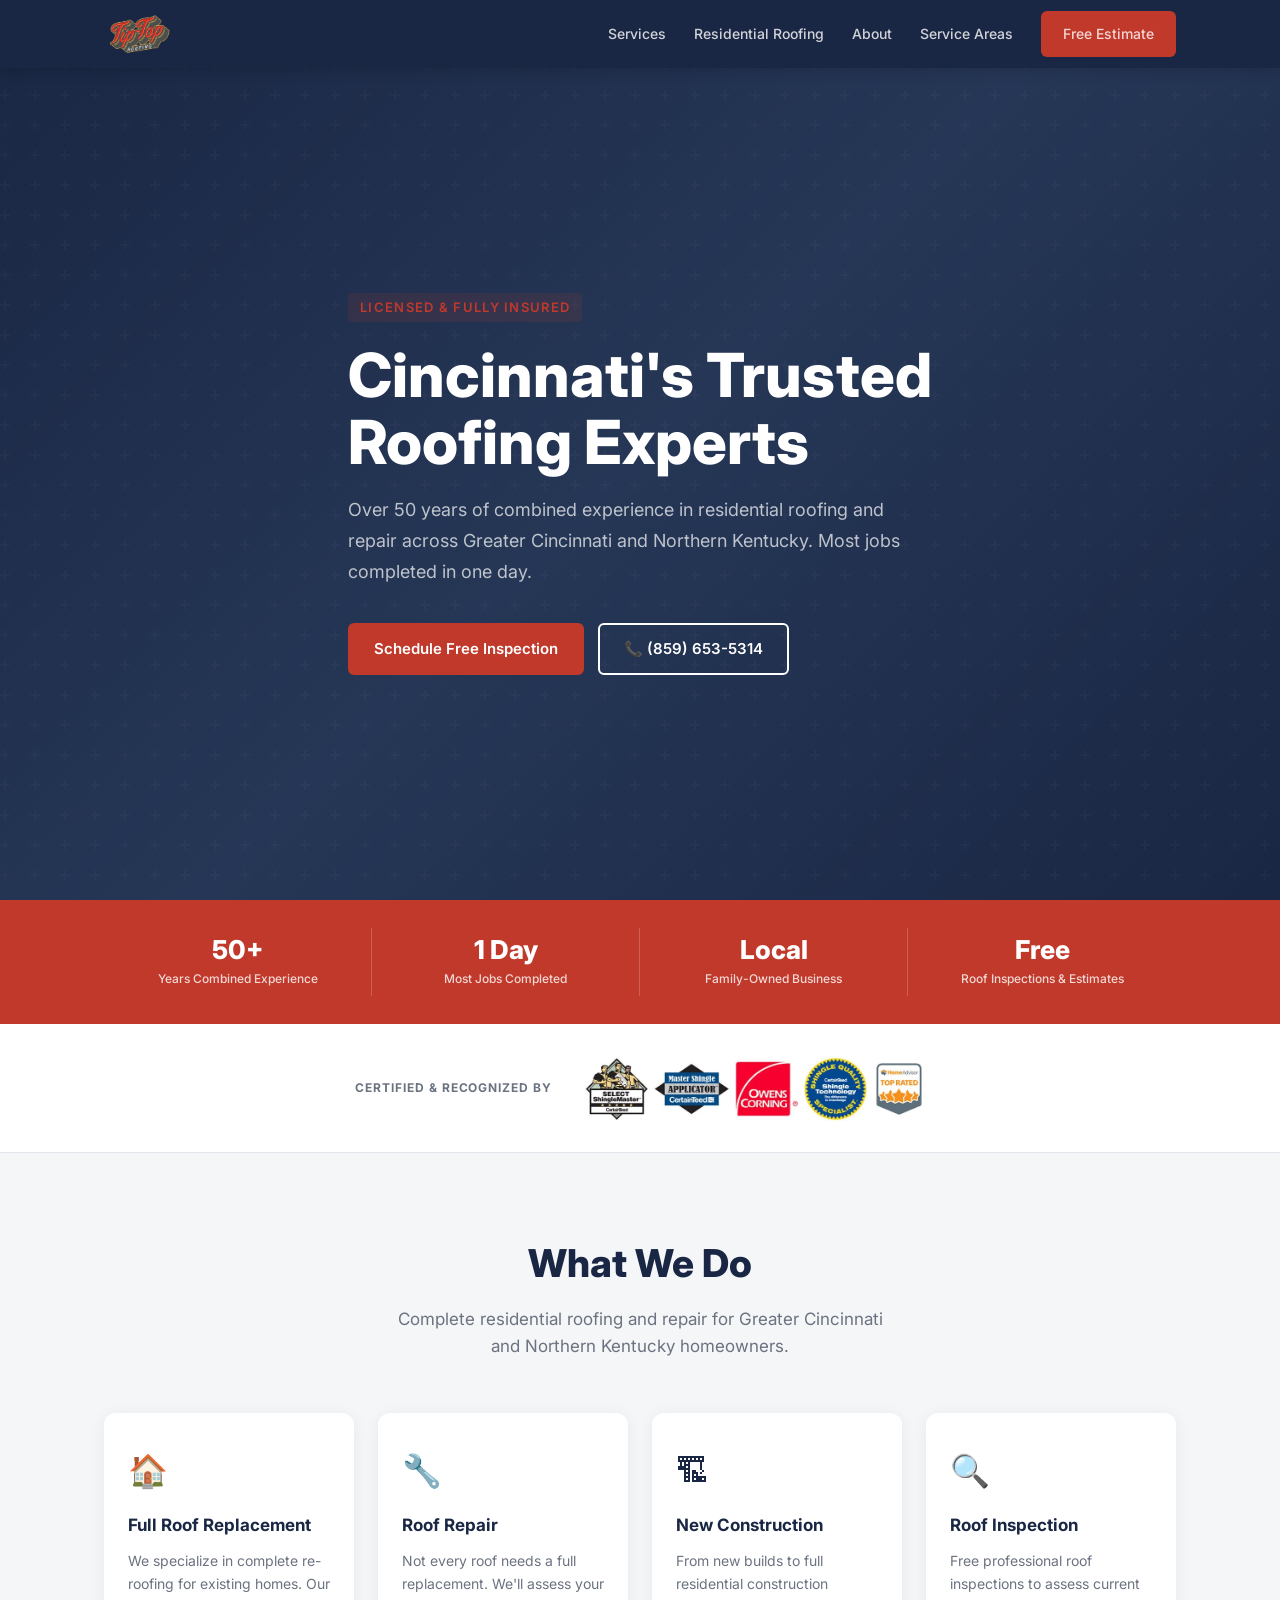
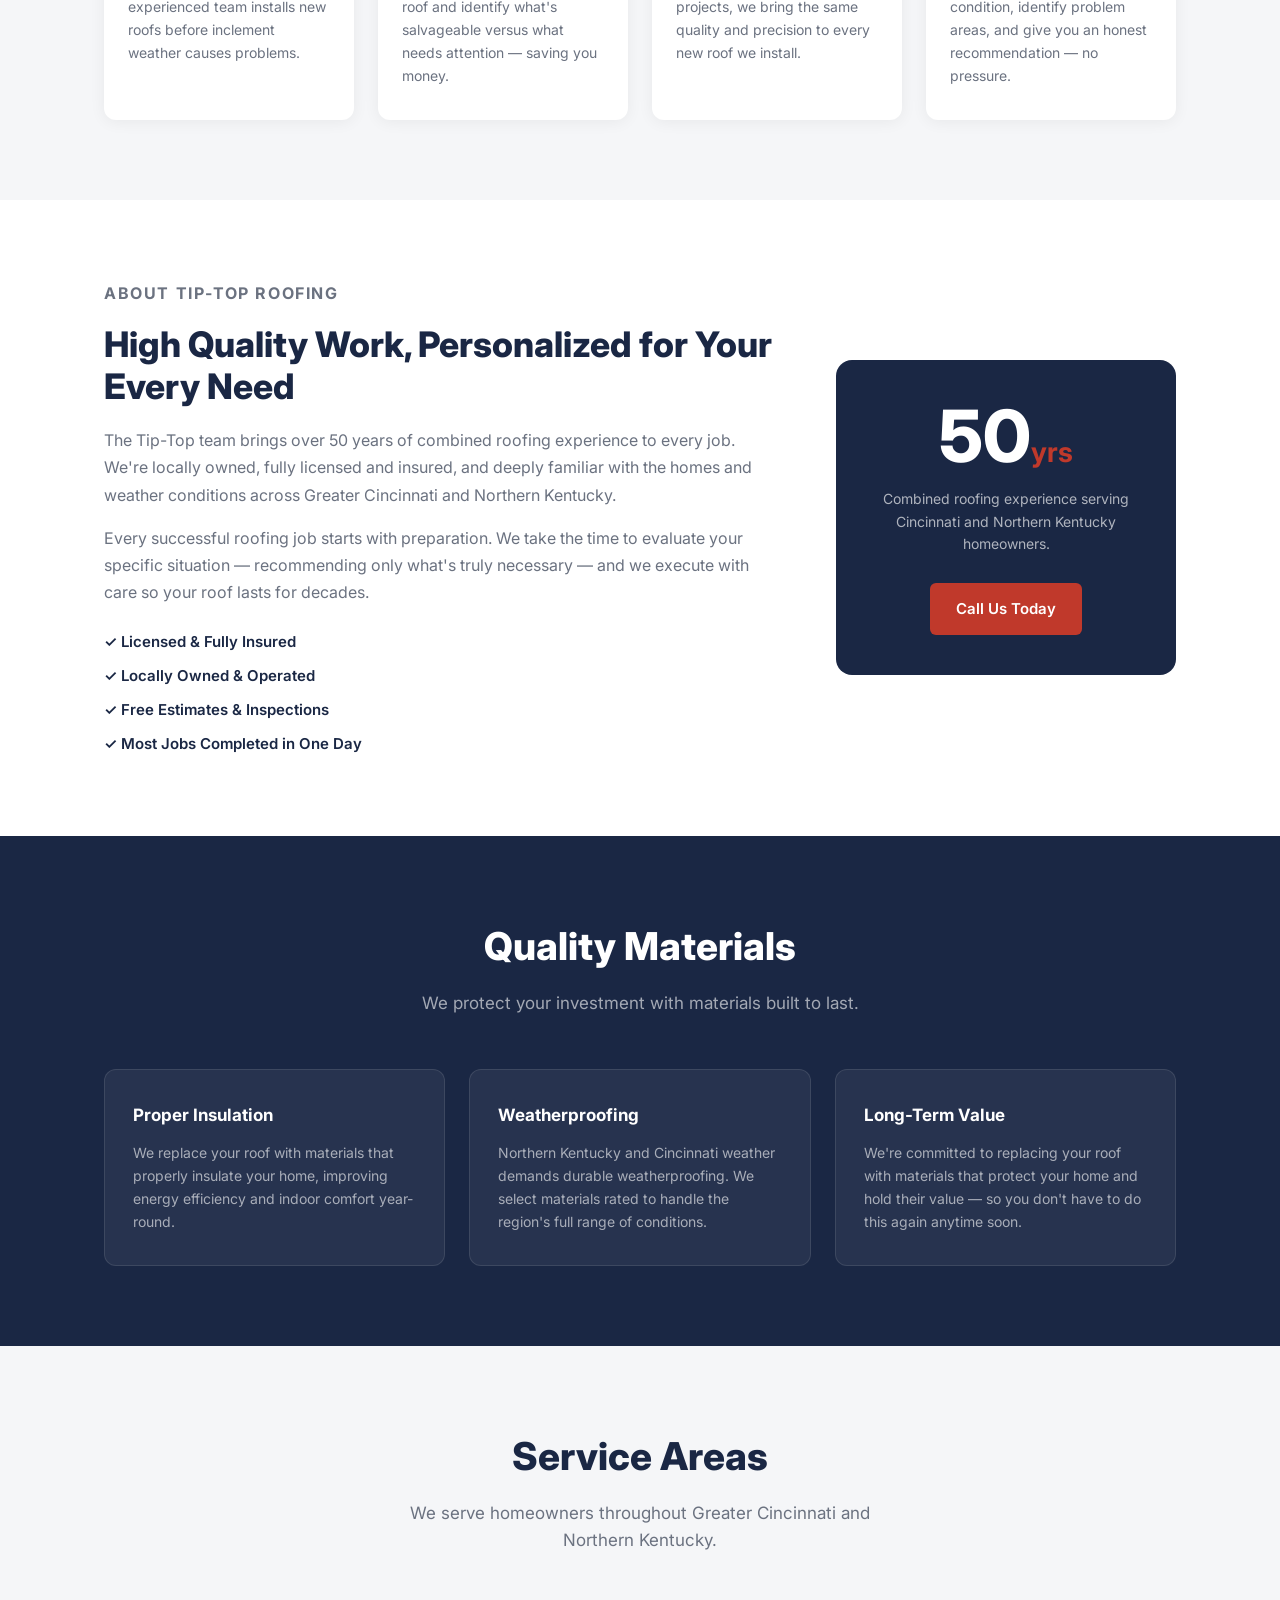
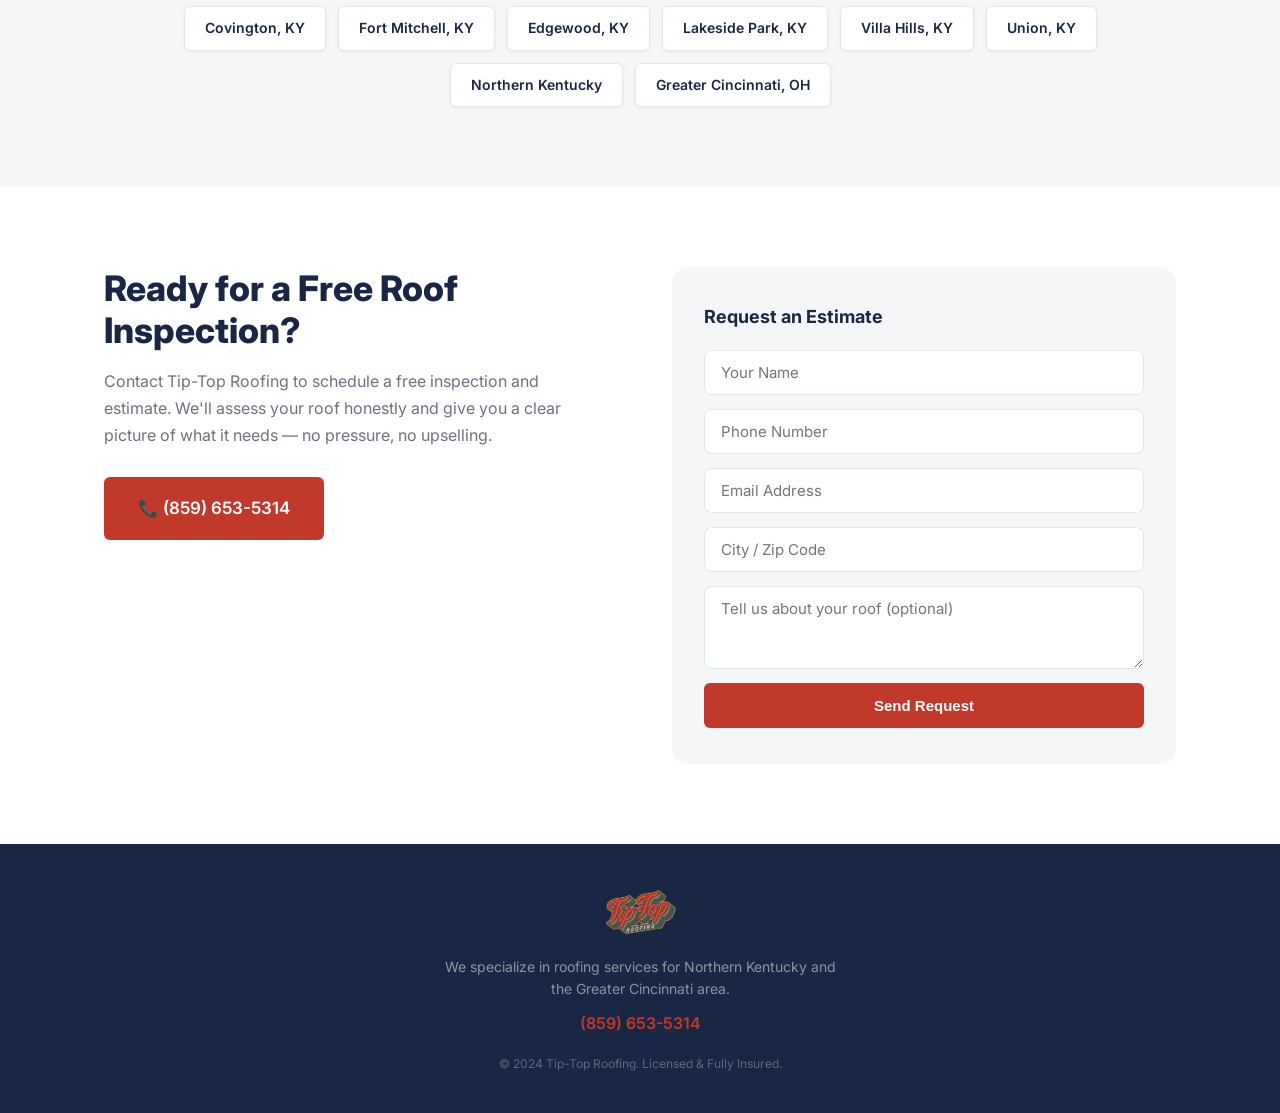
==== index.html @ 7cd94232 "Initial build of Tip-Top Roofing website - Main brochure page (index.html) with hero, services, abou" ====
<!DOCTYPE html>
<html lang="en">
<head>
  <meta charset="UTF-8" />
  <meta name="viewport" content="width=device-width, initial-scale=1.0" />
  <title>Tip-Top Roofing | Cincinnati & Northern Kentucky Roofers</title>
  <link rel="stylesheet" href="style.css" />
  <link rel="preconnect" href="https://fonts.googleapis.com" />
  <link href="https://fonts.googleapis.com/css2?family=Inter:wght@400;500;600;700;800&display=swap" rel="stylesheet" />
</head>
<body>

  <!-- HEADER -->
  <header class="site-header">
    <div class="container header-inner">
      <a href="index.html" class="logo">
        <img src="logo.webp" alt="Tip-Top Roofing" class="logo-img" />
      </a>
      <nav class="nav-main">
        <a href="#services">Services</a>
        <a href="residential-roofing.html">Residential Roofing</a>
        <a href="#about">About</a>
        <a href="#service-areas">Service Areas</a>
        <a href="#contact" class="btn btn-nav">Free Estimate</a>
      </nav>
      <button class="nav-toggle" aria-label="Toggle menu">&#9776;</button>
    </div>
  </header>

  <!-- MOBILE NAV -->
  <div class="mobile-nav" id="mobileNav">
    <a href="#services">Services</a>
    <a href="residential-roofing.html">Residential Roofing</a>
    <a href="#about">About</a>
    <a href="#service-areas">Service Areas</a>
    <a href="#contact">Free Estimate</a>
  </div>

  <!-- HERO -->
  <section class="hero">
    <div class="hero-overlay"></div>
    <div class="container hero-content">
      <p class="hero-eyebrow">Licensed &amp; Fully Insured</p>
      <h1>Cincinnati's Trusted<br />Roofing Experts</h1>
      <p class="hero-sub">Over 50 years of combined experience in residential roofing and repair across Greater Cincinnati and Northern Kentucky. Most jobs completed in one day.</p>
      <div class="hero-actions">
        <a href="#contact" class="btn btn-primary">Schedule Free Inspection</a>
        <a href="tel:8596535314" class="btn btn-outline">&#128222; (859) 653-5314</a>
      </div>
    </div>
  </section>

  <!-- TRUST BAR -->
  <section class="trust-bar">
    <div class="container trust-grid">
      <div class="trust-item">
        <span class="trust-num">50+</span>
        <span class="trust-label">Years Combined Experience</span>
      </div>
      <div class="trust-item">
        <span class="trust-num">1 Day</span>
        <span class="trust-label">Most Jobs Completed</span>
      </div>
      <div class="trust-item">
        <span class="trust-num">Local</span>
        <span class="trust-label">Family-Owned Business</span>
      </div>
      <div class="trust-item">
        <span class="trust-num">Free</span>
        <span class="trust-label">Roof Inspections &amp; Estimates</span>
      </div>
    </div>
  </section>

  <!-- BADGES -->
  <section class="badges-bar">
    <div class="container badges-inner">
      <p class="badges-label">Certified &amp; Recognized By</p>
      <img src="badges.jpg" alt="CertainTeed SELECT ShingleMaster, Master Shingle Applicator, Owens Corning, Shingle Quality Specialist, HomeAdvisor Top Rated" class="badges-img" />
    </div>
  </section>

  <!-- SERVICES -->
  <section class="services section" id="services">
    <div class="container">
      <div class="section-header">
        <h2>What We Do</h2>
        <p>Complete residential roofing and repair for Greater Cincinnati and Northern Kentucky homeowners.</p>
      </div>
      <div class="services-grid">
        <div class="service-card">
          <div class="service-icon">&#127968;</div>
          <h3>Full Roof Replacement</h3>
          <p>We specialize in complete re-roofing for existing homes. Our experienced team installs new roofs before inclement weather causes problems.</p>
        </div>
        <div class="service-card">
          <div class="service-icon">&#128295;</div>
          <h3>Roof Repair</h3>
          <p>Not every roof needs a full replacement. We'll assess your roof and identify what's salvageable versus what needs attention — saving you money.</p>
        </div>
        <div class="service-card">
          <div class="service-icon">&#127959;</div>
          <h3>New Construction</h3>
          <p>From new builds to full residential construction projects, we bring the same quality and precision to every new roof we install.</p>
        </div>
        <div class="service-card">
          <div class="service-icon">&#128269;</div>
          <h3>Roof Inspection</h3>
          <p>Free professional roof inspections to assess current condition, identify problem areas, and give you an honest recommendation — no pressure.</p>
        </div>
      </div>
    </div>
  </section>

  <!-- ABOUT -->
  <section class="about section" id="about">
    <div class="container about-inner">
      <div class="about-text">
        <p class="section-eyebrow">About Tip-Top Roofing</p>
        <h2>High Quality Work, Personalized for Your Every Need</h2>
        <p>The Tip-Top team brings over 50 years of combined roofing experience to every job. We're locally owned, fully licensed and insured, and deeply familiar with the homes and weather conditions across Greater Cincinnati and Northern Kentucky.</p>
        <p>Every successful roofing job starts with preparation. We take the time to evaluate your specific situation — recommending only what's truly necessary — and we execute with care so your roof lasts for decades.</p>
        <ul class="about-list">
          <li>&#10003; Licensed &amp; Fully Insured</li>
          <li>&#10003; Locally Owned &amp; Operated</li>
          <li>&#10003; Free Estimates &amp; Inspections</li>
          <li>&#10003; Most Jobs Completed in One Day</li>
        </ul>
      </div>
      <div class="about-callout">
        <p class="callout-stat">50<span>yrs</span></p>
        <p class="callout-desc">Combined roofing experience serving Cincinnati and Northern Kentucky homeowners.</p>
        <a href="tel:8596535314" class="btn btn-primary">Call Us Today</a>
      </div>
    </div>
  </section>

  <!-- QUALITY MATERIALS -->
  <section class="materials section" id="materials">
    <div class="container">
      <div class="section-header">
        <h2>Quality Materials</h2>
        <p>We protect your investment with materials built to last.</p>
      </div>
      <div class="materials-grid">
        <div class="material-card">
          <h3>Proper Insulation</h3>
          <p>We replace your roof with materials that properly insulate your home, improving energy efficiency and indoor comfort year-round.</p>
        </div>
        <div class="material-card">
          <h3>Weatherproofing</h3>
          <p>Northern Kentucky and Cincinnati weather demands durable weatherproofing. We select materials rated to handle the region's full range of conditions.</p>
        </div>
        <div class="material-card">
          <h3>Long-Term Value</h3>
          <p>We're committed to replacing your roof with materials that protect your home and hold their value — so you don't have to do this again anytime soon.</p>
        </div>
      </div>
    </div>
  </section>

  <!-- SERVICE AREAS -->
  <section class="service-areas section" id="service-areas">
    <div class="container">
      <div class="section-header">
        <h2>Service Areas</h2>
        <p>We serve homeowners throughout Greater Cincinnati and Northern Kentucky.</p>
      </div>
      <div class="areas-grid">
        <span>Covington, KY</span>
        <span>Fort Mitchell, KY</span>
        <span>Edgewood, KY</span>
        <span>Lakeside Park, KY</span>
        <span>Villa Hills, KY</span>
        <span>Union, KY</span>
        <span>Northern Kentucky</span>
        <span>Greater Cincinnati, OH</span>
      </div>
    </div>
  </section>

  <!-- CONTACT / CTA -->
  <section class="contact section" id="contact">
    <div class="container contact-inner">
      <div class="contact-text">
        <h2>Ready for a Free Roof Inspection?</h2>
        <p>Contact Tip-Top Roofing to schedule a free inspection and estimate. We'll assess your roof honestly and give you a clear picture of what it needs — no pressure, no upselling.</p>
        <a href="tel:8596535314" class="btn btn-primary btn-lg">&#128222; (859) 653-5314</a>
      </div>
      <form class="contact-form" id="contactForm">
        <h3>Request an Estimate</h3>
        <input type="text" placeholder="Your Name" required />
        <input type="tel" placeholder="Phone Number" required />
        <input type="email" placeholder="Email Address" />
        <input type="text" placeholder="City / Zip Code" />
        <textarea placeholder="Tell us about your roof (optional)" rows="3"></textarea>
        <button type="submit" class="btn btn-primary">Send Request</button>
      </form>
    </div>
  </section>

  <!-- FOOTER -->
  <footer class="site-footer">
    <div class="container footer-inner">
      <div class="footer-brand">
        <img src="logo.webp" alt="Tip-Top Roofing" class="footer-logo" />
      </div>
      <p class="footer-copy">We specialize in roofing services for Northern Kentucky and the Greater Cincinnati area.</p>
      <p class="footer-phone"><a href="tel:8596535314">(859) 653-5314</a></p>
      <p class="footer-legal">&copy; 2024 Tip-Top Roofing. Licensed &amp; Fully Insured.</p>
    </div>
  </footer>

  <script src="script.js"></script>
</body>
</html>
---- style.css ----
*, *::before, *::after { box-sizing: border-box; margin: 0; padding: 0; }

:root {
  --red: #c0392b;
  --red-dark: #a93226;
  --navy: #1a2744;
  --navy-light: #243354;
  --gray-bg: #f5f6f8;
  --gray-mid: #e2e6ec;
  --gray-text: #6b7280;
  --white: #ffffff;
  --font: 'Inter', system-ui, sans-serif;
}

html { scroll-behavior: smooth; }

body {
  font-family: var(--font);
  color: var(--navy);
  line-height: 1.6;
  font-size: 16px;
}

.container {
  max-width: 1120px;
  margin: 0 auto;
  padding: 0 24px;
}

/* BUTTONS */
.btn {
  display: inline-block;
  padding: 12px 24px;
  border-radius: 6px;
  font-weight: 600;
  font-size: 15px;
  text-decoration: none;
  transition: all 0.2s;
  cursor: pointer;
  border: 2px solid transparent;
}
.btn-primary {
  background: var(--red);
  color: var(--white);
}
.btn-primary:hover { background: var(--red-dark); }
.btn-outline {
  border-color: var(--white);
  color: var(--white);
  background: transparent;
}
.btn-outline:hover { background: rgba(255,255,255,0.1); }
.btn-nav {
  background: var(--red);
  color: var(--white);
  padding: 10px 20px;
  font-size: 14px;
}
.btn-nav:hover { background: var(--red-dark); }
.btn-lg { padding: 16px 32px; font-size: 17px; }

/* HEADER */
.site-header {
  position: fixed;
  top: 0; left: 0; right: 0;
  z-index: 100;
  background: var(--navy);
  box-shadow: 0 2px 12px rgba(0,0,0,0.18);
}
.header-inner {
  display: flex;
  align-items: center;
  justify-content: space-between;
  height: 68px;
}
.logo {
  display: flex;
  align-items: center;
  gap: 12px;
  text-decoration: none;
}
.logo-mark {
  background: var(--red);
  color: var(--white);
  font-weight: 800;
  font-size: 15px;
  width: 40px;
  height: 40px;
  border-radius: 8px;
  display: flex;
  align-items: center;
  justify-content: center;
  flex-shrink: 0;
}
.logo-mark.small { width: 32px; height: 32px; font-size: 13px; }
.logo-img {
  height: 48px;
  width: auto;
  display: block;
}
.footer-logo {
  height: 56px;
  width: auto;
  display: block;
}
.nav-main {
  display: flex;
  align-items: center;
  gap: 28px;
}
.nav-main a {
  text-decoration: none;
  color: rgba(255,255,255,0.8);
  font-size: 14px;
  font-weight: 500;
  transition: color 0.2s;
}
.nav-main a:hover { color: var(--white); }
.nav-toggle {
  display: none;
  background: none;
  border: none;
  color: var(--white);
  font-size: 22px;
  cursor: pointer;
}

/* MOBILE NAV */
.mobile-nav {
  display: none;
  flex-direction: column;
  background: var(--navy-light);
  position: fixed;
  top: 68px; left: 0; right: 0;
  z-index: 99;
  padding: 16px 24px;
  gap: 4px;
}
.mobile-nav.open { display: flex; }
.mobile-nav a {
  text-decoration: none;
  color: rgba(255,255,255,0.85);
  font-size: 15px;
  font-weight: 500;
  padding: 10px 0;
  border-bottom: 1px solid rgba(255,255,255,0.08);
}
.mobile-nav a:last-child { border-bottom: none; }

/* BADGES BAR */
.badges-bar {
  background: var(--white);
  border-bottom: 1px solid var(--gray-mid);
  padding: 28px 0;
}
.badges-inner {
  display: flex;
  align-items: center;
  gap: 32px;
  justify-content: center;
  flex-wrap: wrap;
}
.badges-label {
  font-size: 12px;
  font-weight: 700;
  letter-spacing: 0.08em;
  text-transform: uppercase;
  color: var(--gray-text);
  white-space: nowrap;
}
.badges-img {
  max-height: 72px;
  width: auto;
  max-width: 100%;
  object-fit: contain;
}

/* HERO */
.hero {
  min-height: 100vh;
  background: linear-gradient(135deg, #1a2744 0%, #2c3e5e 50%, #1a2744 100%);
  display: flex;
  align-items: center;
  position: relative;
  padding-top: 68px;
}
.hero::before {
  content: '';
  position: absolute;
  inset: 0;
  background: url("data:image/svg+xml,%3Csvg width='60' height='60' viewBox='0 0 60 60' xmlns='http://www.w3.org/2000/svg'%3E%3Cg fill='none' fill-rule='evenodd'%3E%3Cg fill='%23ffffff' fill-opacity='0.03'%3E%3Cpath d='M36 34v-4h-2v4h-4v2h4v4h2v-4h4v-2h-4zm0-30V0h-2v4h-4v2h4v4h2V6h4V4h-4zM6 34v-4H4v4H0v2h4v4h2v-4h4v-2H6zM6 4V0H4v4H0v2h4v4h2V6h4V4H6z'/%3E%3C/g%3E%3C/g%3E%3C/svg%3E");
}
.hero-overlay {
  position: absolute;
  inset: 0;
  background: rgba(26, 39, 68, 0.3);
}
.hero-content {
  position: relative;
  z-index: 1;
  padding: 80px 24px;
}
.hero-eyebrow {
  font-size: 13px;
  font-weight: 600;
  letter-spacing: 0.1em;
  text-transform: uppercase;
  color: var(--red);
  background: rgba(192,57,43,0.12);
  display: inline-block;
  padding: 4px 12px;
  border-radius: 4px;
  margin-bottom: 20px;
}
.hero-content h1 {
  font-size: clamp(2.4rem, 5vw, 3.8rem);
  font-weight: 800;
  line-height: 1.1;
  color: var(--white);
  margin-bottom: 20px;
}
.hero-sub {
  font-size: 18px;
  color: rgba(255,255,255,0.7);
  max-width: 560px;
  margin-bottom: 36px;
  line-height: 1.7;
}
.hero-actions {
  display: flex;
  gap: 14px;
  flex-wrap: wrap;
}

/* TRUST BAR */
.trust-bar {
  background: var(--red);
  padding: 28px 0;
}
.trust-grid {
  display: grid;
  grid-template-columns: repeat(4, 1fr);
  gap: 0;
  text-align: center;
}
.trust-item {
  display: flex;
  flex-direction: column;
  align-items: center;
  padding: 8px 16px;
  border-right: 1px solid rgba(255,255,255,0.2);
}
.trust-item:last-child { border-right: none; }
.trust-num {
  font-size: 26px;
  font-weight: 800;
  color: var(--white);
  line-height: 1.1;
}
.trust-label {
  font-size: 12px;
  color: rgba(255,255,255,0.8);
  font-weight: 500;
  margin-top: 4px;
}

/* SECTIONS */
.section { padding: 80px 0; }
.section-header {
  text-align: center;
  margin-bottom: 52px;
}
.section-header h2 {
  font-size: clamp(1.8rem, 3vw, 2.4rem);
  font-weight: 800;
  margin-bottom: 12px;
}
.section-header p {
  font-size: 17px;
  color: var(--gray-text);
  max-width: 500px;
  margin: 0 auto;
}
.section-eyebrow {
  font-size: 12px;
  font-weight: 700;
  letter-spacing: 0.1em;
  text-transform: uppercase;
  color: var(--red);
  margin-bottom: 12px;
  display: block;
}

/* SERVICES */
.services { background: var(--gray-bg); }
.services-grid {
  display: grid;
  grid-template-columns: repeat(4, 1fr);
  gap: 24px;
}
.service-card {
  background: var(--white);
  border-radius: 12px;
  padding: 32px 24px;
  box-shadow: 0 2px 16px rgba(0,0,0,0.06);
  transition: transform 0.2s, box-shadow 0.2s;
}
.service-card:hover {
  transform: translateY(-4px);
  box-shadow: 0 8px 28px rgba(0,0,0,0.1);
}
.service-icon {
  font-size: 32px;
  margin-bottom: 16px;
}
.service-card h3 {
  font-size: 17px;
  font-weight: 700;
  margin-bottom: 10px;
}
.service-card p {
  font-size: 14px;
  color: var(--gray-text);
  line-height: 1.65;
}

/* ABOUT */
.about { background: var(--white); }
.about-inner {
  display: grid;
  grid-template-columns: 1fr 340px;
  gap: 64px;
  align-items: center;
}
.about-text h2 {
  font-size: clamp(1.7rem, 2.8vw, 2.2rem);
  font-weight: 800;
  margin-bottom: 20px;
  line-height: 1.2;
}
.about-text p {
  color: var(--gray-text);
  margin-bottom: 16px;
  font-size: 16px;
  line-height: 1.7;
}
.about-list {
  list-style: none;
  margin-top: 24px;
  display: flex;
  flex-direction: column;
  gap: 10px;
}
.about-list li {
  font-weight: 600;
  font-size: 15px;
  color: var(--navy);
}
.about-callout {
  background: var(--navy);
  border-radius: 16px;
  padding: 40px 32px;
  text-align: center;
}
.callout-stat {
  font-size: 72px;
  font-weight: 800;
  color: var(--white);
  line-height: 1;
}
.callout-stat span {
  font-size: 28px;
  color: var(--red);
  font-weight: 700;
}
.callout-desc {
  color: rgba(255,255,255,0.65);
  font-size: 14px;
  margin: 16px 0 28px;
  line-height: 1.6;
}

/* MATERIALS */
.materials { background: var(--navy); }
.materials .section-header h2 { color: var(--white); }
.materials .section-header p { color: rgba(255,255,255,0.6); }
.materials-grid {
  display: grid;
  grid-template-columns: repeat(3, 1fr);
  gap: 24px;
}
.material-card {
  background: rgba(255,255,255,0.06);
  border: 1px solid rgba(255,255,255,0.1);
  border-radius: 12px;
  padding: 32px 28px;
  transition: background 0.2s;
}
.material-card:hover { background: rgba(255,255,255,0.1); }
.material-card h3 {
  font-size: 17px;
  font-weight: 700;
  color: var(--white);
  margin-bottom: 12px;
}
.material-card p {
  font-size: 14px;
  color: rgba(255,255,255,0.6);
  line-height: 1.65;
}

/* SERVICE AREAS */
.service-areas { background: var(--gray-bg); }
.areas-grid {
  display: flex;
  flex-wrap: wrap;
  gap: 12px;
  justify-content: center;
}
.areas-grid span {
  background: var(--white);
  border: 1px solid var(--gray-mid);
  border-radius: 6px;
  padding: 10px 20px;
  font-size: 14px;
  font-weight: 600;
  color: var(--navy);
  box-shadow: 0 1px 4px rgba(0,0,0,0.05);
}

/* CONTACT */
.contact { background: var(--white); }
.contact-inner {
  display: grid;
  grid-template-columns: 1fr 1fr;
  gap: 64px;
  align-items: start;
}
.contact-text h2 {
  font-size: clamp(1.7rem, 2.8vw, 2.2rem);
  font-weight: 800;
  margin-bottom: 16px;
  line-height: 1.2;
}
.contact-text p {
  color: var(--gray-text);
  margin-bottom: 28px;
  font-size: 16px;
  line-height: 1.7;
}
.contact-form {
  background: var(--gray-bg);
  border-radius: 16px;
  padding: 36px 32px;
  display: flex;
  flex-direction: column;
  gap: 14px;
}
.contact-form h3 {
  font-size: 18px;
  font-weight: 700;
  margin-bottom: 4px;
}
.contact-form input,
.contact-form textarea {
  width: 100%;
  padding: 12px 16px;
  border: 1.5px solid var(--gray-mid);
  border-radius: 8px;
  font-family: var(--font);
  font-size: 15px;
  color: var(--navy);
  background: var(--white);
  transition: border-color 0.2s;
  outline: none;
}
.contact-form input:focus,
.contact-form textarea:focus { border-color: var(--red); }
.contact-form textarea { resize: vertical; }
.contact-form .btn { width: 100%; text-align: center; }

/* FOOTER */
.site-footer {
  background: var(--navy);
  padding: 40px 0;
  text-align: center;
}
.footer-inner { display: flex; flex-direction: column; align-items: center; gap: 10px; }
.footer-brand {
  display: flex;
  align-items: center;
  gap: 10px;
  margin-bottom: 6px;
}
.footer-name {
  font-size: 16px;
  font-weight: 700;
  color: var(--white);
}
.footer-copy {
  font-size: 14px;
  color: rgba(255,255,255,0.5);
  max-width: 400px;
}
.footer-phone a {
  color: var(--red);
  text-decoration: none;
  font-weight: 600;
  font-size: 16px;
}
.footer-legal {
  font-size: 12px;
  color: rgba(255,255,255,0.3);
  margin-top: 8px;
}

/* RESPONSIVE */
@media (max-width: 900px) {
  .services-grid { grid-template-columns: repeat(2, 1fr); }
  .about-inner { grid-template-columns: 1fr; gap: 40px; }
  .about-callout { max-width: 360px; }
  .contact-inner { grid-template-columns: 1fr; gap: 40px; }
  .trust-grid { grid-template-columns: repeat(2, 1fr); }
  .trust-item:nth-child(2) { border-right: none; }
  .trust-item:nth-child(3),
  .trust-item:nth-child(4) { border-top: 1px solid rgba(255,255,255,0.2); }
}

@media (max-width: 640px) {
  .nav-main { display: none; }
  .nav-toggle { display: block; }
  .services-grid { grid-template-columns: 1fr; }
  .materials-grid { grid-template-columns: 1fr; }
  .hero-actions { flex-direction: column; align-items: flex-start; }
  .trust-grid { grid-template-columns: repeat(2, 1fr); }
  .section { padding: 56px 0; }
}
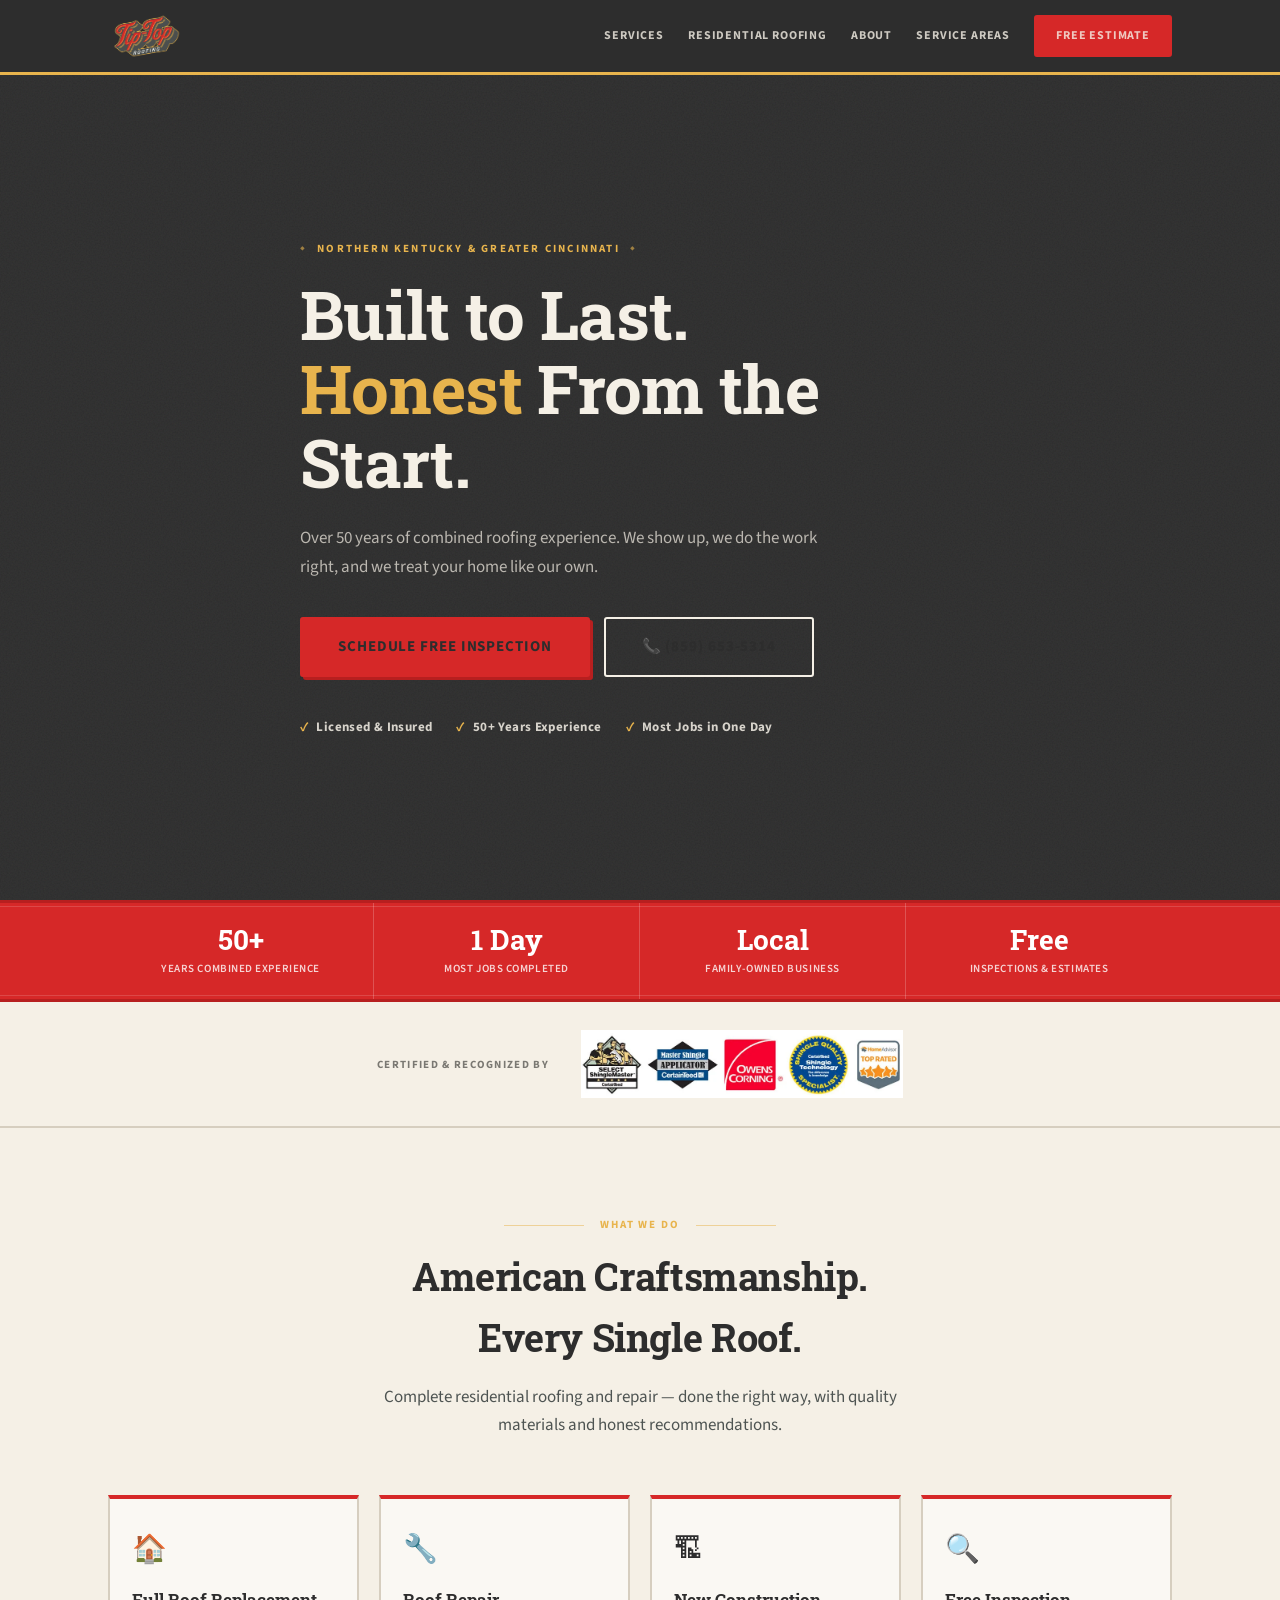
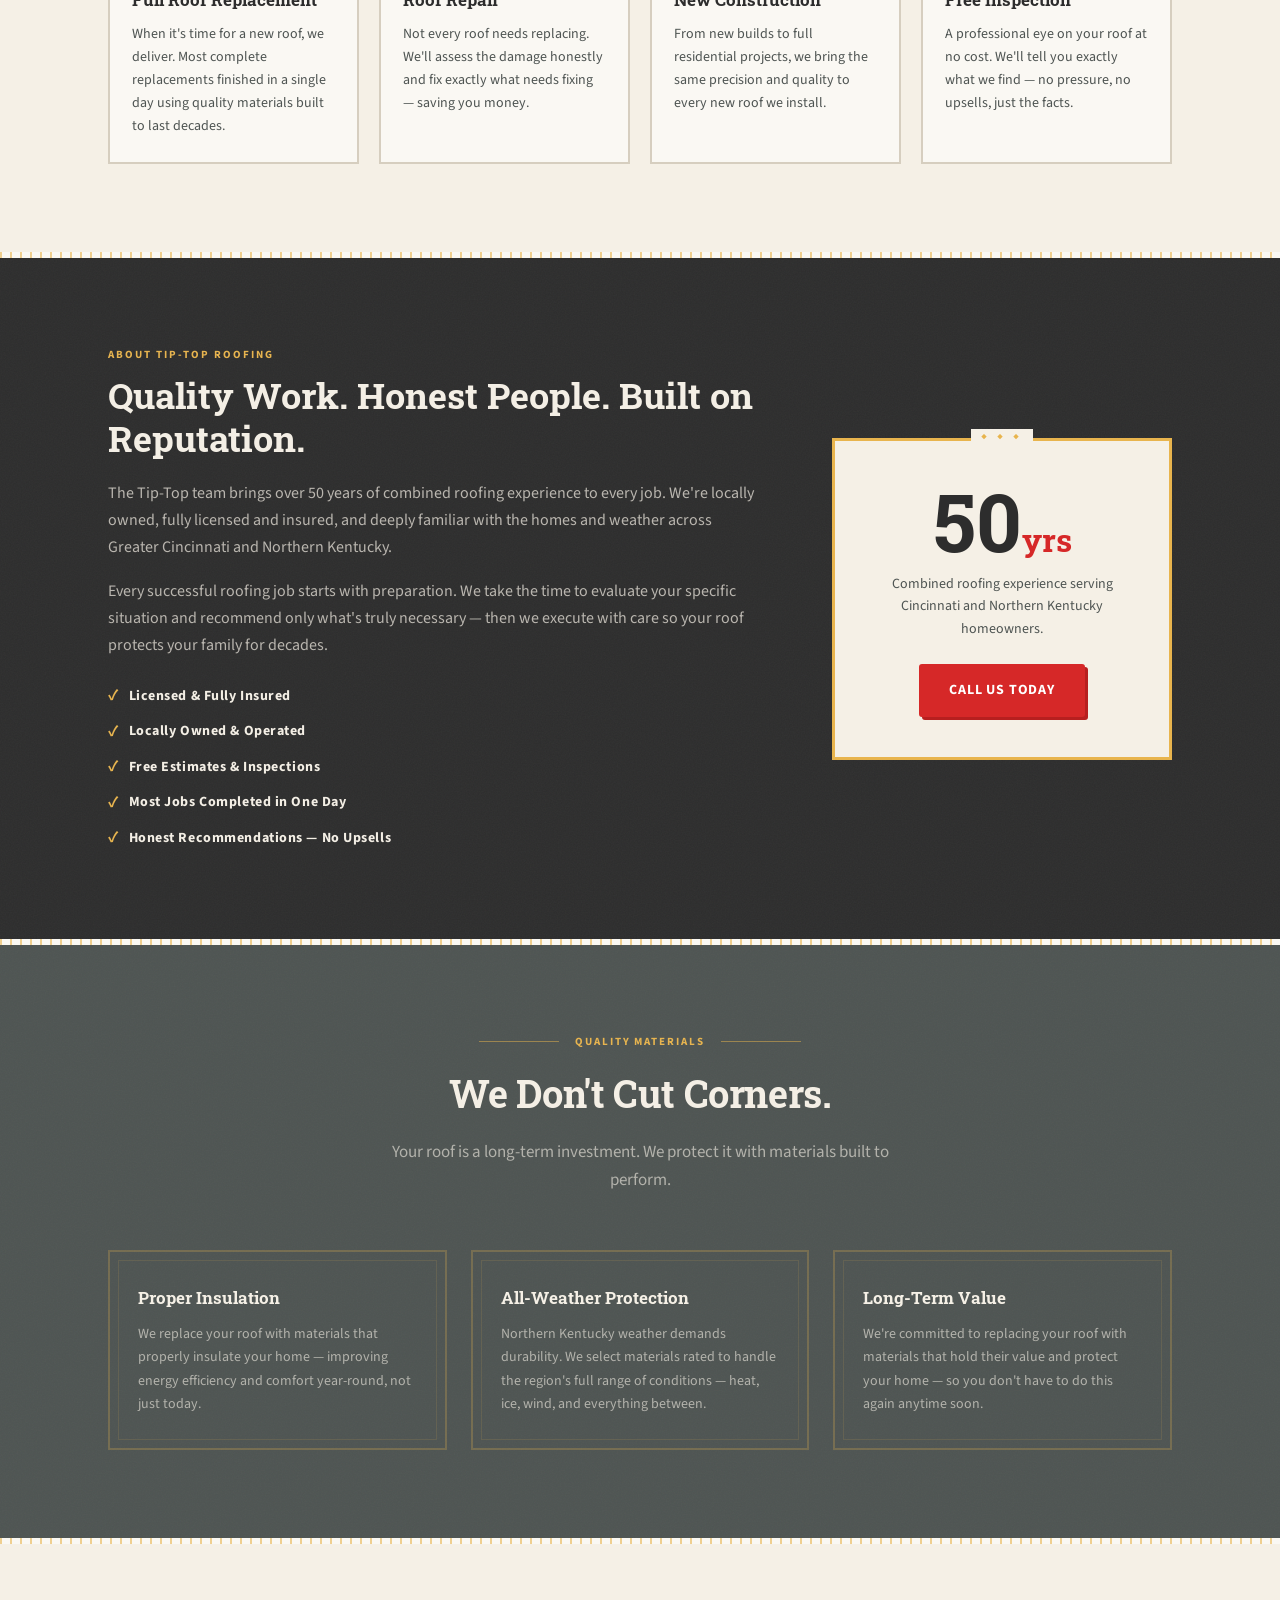
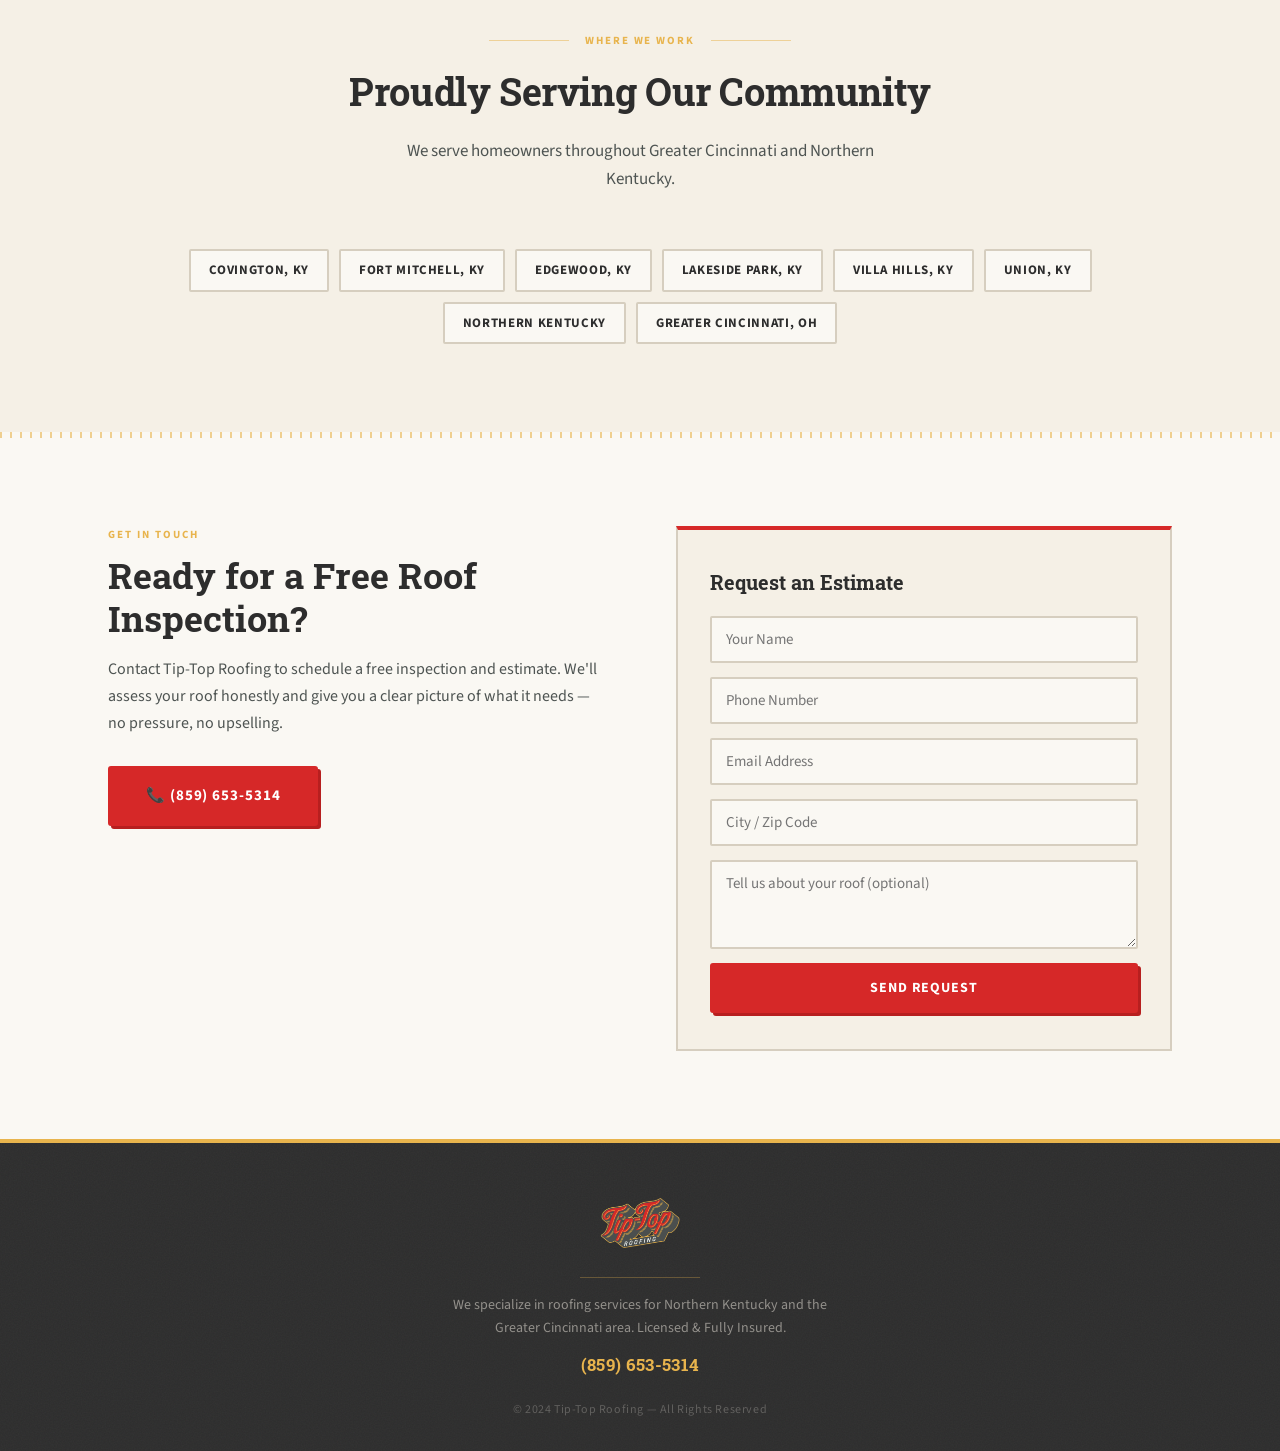
==== commit d6597881: "Redesign: vintage Americana brand direction - Full visual redesign with heritage color palette (Tip-" ====
--- a/index.html
+++ b/index.html
@@ -4,9 +4,10 @@
   <meta charset="UTF-8" />
   <meta name="viewport" content="width=device-width, initial-scale=1.0" />
   <title>Tip-Top Roofing | Cincinnati & Northern Kentucky Roofers</title>
-  <link rel="stylesheet" href="style.css" />
+  <link rel="stylesheet" href="style.css?v=2" />
   <link rel="preconnect" href="https://fonts.googleapis.com" />
-  <link href="https://fonts.googleapis.com/css2?family=Inter:wght@400;500;600;700;800&display=swap" rel="stylesheet" />
+  <link rel="preconnect" href="https://fonts.gstatic.com" crossorigin />
+  <link href="https://fonts.googleapis.com/css2?family=Roboto+Slab:wght@400;700&family=Source+Sans+3:wght@400;600;700&display=swap" rel="stylesheet" />
 </head>
 <body>
 
@@ -27,7 +28,6 @@
     </div>
   </header>
 
-  <!-- MOBILE NAV -->
   <div class="mobile-nav" id="mobileNav">
     <a href="#services">Services</a>
     <a href="residential-roofing.html">Residential Roofing</a>
@@ -38,14 +38,21 @@
 
   <!-- HERO -->
   <section class="hero">
-    <div class="hero-overlay"></div>
-    <div class="container hero-content">
-      <p class="hero-eyebrow">Licensed &amp; Fully Insured</p>
-      <h1>Cincinnati's Trusted<br />Roofing Experts</h1>
-      <p class="hero-sub">Over 50 years of combined experience in residential roofing and repair across Greater Cincinnati and Northern Kentucky. Most jobs completed in one day.</p>
-      <div class="hero-actions">
-        <a href="#contact" class="btn btn-primary">Schedule Free Inspection</a>
-        <a href="tel:8596535314" class="btn btn-outline">&#128222; (859) 653-5314</a>
+    <div class="hero-photo-bg" style="background-image: url('https://images.unsplash.com/photo-1635424824849-1b09bdcc55b1?auto=format&fit=crop&w=1800&q=80')"></div>
+    <div class="container">
+      <div class="hero-content">
+        <p class="hero-eyebrow">Northern Kentucky &amp; Greater Cincinnati</p>
+        <h1>Built to Last.<br /><em>Honest</em> From the Start.</h1>
+        <p class="hero-sub">Over 50 years of combined roofing experience. We show up, we do the work right, and we treat your home like our own.</p>
+        <div class="hero-actions">
+          <a href="#contact" class="btn btn-primary btn-lg">Schedule Free Inspection</a>
+          <a href="tel:8596535314" class="btn btn-outline-light btn-lg">&#128222; (859) 653-5314</a>
+        </div>
+        <div class="hero-badges">
+          <span class="hero-badge">Licensed &amp; Insured</span>
+          <span class="hero-badge">50+ Years Experience</span>
+          <span class="hero-badge">Most Jobs in One Day</span>
+        </div>
       </div>
     </div>
   </section>
@@ -67,7 +74,7 @@
       </div>
       <div class="trust-item">
         <span class="trust-num">Free</span>
-        <span class="trust-label">Roof Inspections &amp; Estimates</span>
+        <span class="trust-label">Inspections &amp; Estimates</span>
       </div>
     </div>
   </section>
@@ -81,50 +88,55 @@
   </section>
 
   <!-- SERVICES -->
-  <section class="services section" id="services">
+  <section class="section section-cream" id="services">
     <div class="container">
       <div class="section-header">
-        <h2>What We Do</h2>
-        <p>Complete residential roofing and repair for Greater Cincinnati and Northern Kentucky homeowners.</p>
+        <div class="section-stamp"><span>What We Do</span></div>
+        <h2>American Craftsmanship.<br/>Every Single Roof.</h2>
+        <p>Complete residential roofing and repair — done the right way, with quality materials and honest recommendations.</p>
       </div>
       <div class="services-grid">
         <div class="service-card">
-          <div class="service-icon">&#127968;</div>
+          <span class="service-icon">&#127968;</span>
           <h3>Full Roof Replacement</h3>
-          <p>We specialize in complete re-roofing for existing homes. Our experienced team installs new roofs before inclement weather causes problems.</p>
-        </div>
-        <div class="service-card">
-          <div class="service-icon">&#128295;</div>
+          <p>When it's time for a new roof, we deliver. Most complete replacements finished in a single day using quality materials built to last decades.</p>
+        </div>
+        <div class="service-card">
+          <span class="service-icon">&#128295;</span>
           <h3>Roof Repair</h3>
-          <p>Not every roof needs a full replacement. We'll assess your roof and identify what's salvageable versus what needs attention — saving you money.</p>
-        </div>
-        <div class="service-card">
-          <div class="service-icon">&#127959;</div>
+          <p>Not every roof needs replacing. We'll assess the damage honestly and fix exactly what needs fixing — saving you money.</p>
+        </div>
+        <div class="service-card">
+          <span class="service-icon">&#127959;</span>
           <h3>New Construction</h3>
-          <p>From new builds to full residential construction projects, we bring the same quality and precision to every new roof we install.</p>
-        </div>
-        <div class="service-card">
-          <div class="service-icon">&#128269;</div>
-          <h3>Roof Inspection</h3>
-          <p>Free professional roof inspections to assess current condition, identify problem areas, and give you an honest recommendation — no pressure.</p>
-        </div>
-      </div>
-    </div>
-  </section>
+          <p>From new builds to full residential projects, we bring the same precision and quality to every new roof we install.</p>
+        </div>
+        <div class="service-card">
+          <span class="service-icon">&#128269;</span>
+          <h3>Free Inspection</h3>
+          <p>A professional eye on your roof at no cost. We'll tell you exactly what we find — no pressure, no upsells, just the facts.</p>
+        </div>
+      </div>
+    </div>
+  </section>
+
+  <!-- PINSTRIPE -->
+  <div class="pinstripe"></div>
 
   <!-- ABOUT -->
-  <section class="about section" id="about">
+  <section class="section section-asphalt" id="about">
     <div class="container about-inner">
       <div class="about-text">
-        <p class="section-eyebrow">About Tip-Top Roofing</p>
-        <h2>High Quality Work, Personalized for Your Every Need</h2>
-        <p>The Tip-Top team brings over 50 years of combined roofing experience to every job. We're locally owned, fully licensed and insured, and deeply familiar with the homes and weather conditions across Greater Cincinnati and Northern Kentucky.</p>
-        <p>Every successful roofing job starts with preparation. We take the time to evaluate your specific situation — recommending only what's truly necessary — and we execute with care so your roof lasts for decades.</p>
+        <span class="section-eyebrow">About Tip-Top Roofing</span>
+        <h2>Quality Work. Honest People. Built on Reputation.</h2>
+        <p>The Tip-Top team brings over 50 years of combined roofing experience to every job. We're locally owned, fully licensed and insured, and deeply familiar with the homes and weather across Greater Cincinnati and Northern Kentucky.</p>
+        <p>Every successful roofing job starts with preparation. We take the time to evaluate your specific situation and recommend only what's truly necessary — then we execute with care so your roof protects your family for decades.</p>
         <ul class="about-list">
-          <li>&#10003; Licensed &amp; Fully Insured</li>
-          <li>&#10003; Locally Owned &amp; Operated</li>
-          <li>&#10003; Free Estimates &amp; Inspections</li>
-          <li>&#10003; Most Jobs Completed in One Day</li>
+          <li>Licensed &amp; Fully Insured</li>
+          <li>Locally Owned &amp; Operated</li>
+          <li>Free Estimates &amp; Inspections</li>
+          <li>Most Jobs Completed in One Day</li>
+          <li>Honest Recommendations — No Upsells</li>
         </ul>
       </div>
       <div class="about-callout">
@@ -135,35 +147,43 @@
     </div>
   </section>
 
+  <!-- PINSTRIPE -->
+  <div class="pinstripe"></div>
+
   <!-- QUALITY MATERIALS -->
-  <section class="materials section" id="materials">
+  <section class="section section-charcoal" id="materials">
     <div class="container">
       <div class="section-header">
-        <h2>Quality Materials</h2>
-        <p>We protect your investment with materials built to last.</p>
+        <div class="section-stamp"><span>Quality Materials</span></div>
+        <h2>We Don't Cut Corners.</h2>
+        <p>Your roof is a long-term investment. We protect it with materials built to perform.</p>
       </div>
       <div class="materials-grid">
         <div class="material-card">
           <h3>Proper Insulation</h3>
-          <p>We replace your roof with materials that properly insulate your home, improving energy efficiency and indoor comfort year-round.</p>
+          <p>We replace your roof with materials that properly insulate your home — improving energy efficiency and comfort year-round, not just today.</p>
         </div>
         <div class="material-card">
-          <h3>Weatherproofing</h3>
-          <p>Northern Kentucky and Cincinnati weather demands durable weatherproofing. We select materials rated to handle the region's full range of conditions.</p>
+          <h3>All-Weather Protection</h3>
+          <p>Northern Kentucky weather demands durability. We select materials rated to handle the region's full range of conditions — heat, ice, wind, and everything between.</p>
         </div>
         <div class="material-card">
           <h3>Long-Term Value</h3>
-          <p>We're committed to replacing your roof with materials that protect your home and hold their value — so you don't have to do this again anytime soon.</p>
-        </div>
-      </div>
-    </div>
-  </section>
+          <p>We're committed to replacing your roof with materials that hold their value and protect your home — so you don't have to do this again anytime soon.</p>
+        </div>
+      </div>
+    </div>
+  </section>
+
+  <!-- PINSTRIPE -->
+  <div class="pinstripe"></div>
 
   <!-- SERVICE AREAS -->
-  <section class="service-areas section" id="service-areas">
+  <section class="section section-cream" id="service-areas">
     <div class="container">
       <div class="section-header">
-        <h2>Service Areas</h2>
+        <div class="section-stamp"><span>Where We Work</span></div>
+        <h2>Proudly Serving Our Community</h2>
         <p>We serve homeowners throughout Greater Cincinnati and Northern Kentucky.</p>
       </div>
       <div class="areas-grid">
@@ -179,10 +199,14 @@
     </div>
   </section>
 
-  <!-- CONTACT / CTA -->
-  <section class="contact section" id="contact">
+  <!-- PINSTRIPE -->
+  <div class="pinstripe"></div>
+
+  <!-- CONTACT -->
+  <section class="section section-warm" id="contact">
     <div class="container contact-inner">
       <div class="contact-text">
+        <span class="section-eyebrow">Get in Touch</span>
         <h2>Ready for a Free Roof Inspection?</h2>
         <p>Contact Tip-Top Roofing to schedule a free inspection and estimate. We'll assess your roof honestly and give you a clear picture of what it needs — no pressure, no upselling.</p>
         <a href="tel:8596535314" class="btn btn-primary btn-lg">&#128222; (859) 653-5314</a>
@@ -202,12 +226,11 @@
   <!-- FOOTER -->
   <footer class="site-footer">
     <div class="container footer-inner">
-      <div class="footer-brand">
-        <img src="logo.webp" alt="Tip-Top Roofing" class="footer-logo" />
-      </div>
-      <p class="footer-copy">We specialize in roofing services for Northern Kentucky and the Greater Cincinnati area.</p>
+      <img src="logo.webp" alt="Tip-Top Roofing" class="footer-logo" />
+      <div class="footer-divider"></div>
+      <p class="footer-copy">We specialize in roofing services for Northern Kentucky and the Greater Cincinnati area. Licensed &amp; Fully Insured.</p>
       <p class="footer-phone"><a href="tel:8596535314">(859) 653-5314</a></p>
-      <p class="footer-legal">&copy; 2024 Tip-Top Roofing. Licensed &amp; Fully Insured.</p>
+      <p class="footer-legal">&copy; 2024 Tip-Top Roofing &mdash; All Rights Reserved</p>
     </div>
   </footer>
 
--- a/style.css
+++ b/style.css
@@ -1,156 +1,390 @@
 *, *::before, *::after { box-sizing: border-box; margin: 0; padding: 0; }
 
 :root {
-  --red: #c0392b;
-  --red-dark: #a93226;
-  --navy: #1a2744;
-  --navy-light: #243354;
-  --gray-bg: #f5f6f8;
-  --gray-mid: #e2e6ec;
-  --gray-text: #6b7280;
-  --white: #ffffff;
-  --font: 'Inter', system-ui, sans-serif;
+  /* Primary */
+  --red: #D62828;
+  --red-dark: #B71F1F;
+  --gold: #E8B44D;
+  --gold-dark: #C99A35;
+  --charcoal: #4E5452;
+
+  /* Backgrounds */
+  --cream: #F5F0E6;
+  --warm-white: #FAF8F3;
+  --asphalt: #2D2D2D;
+  --asphalt-light: #3A3A3A;
+
+  /* Accent */
+  --copper: #B87333;
+
+  /* UI */
+  --border: #D6CEBF;
+  --border-dark: #C4B99A;
+  --text-dark: #2D2D2D;
+  --text-mid: #4E5452;
+  --text-light: #7A7872;
+
+  /* Fonts */
+  --font-head: 'Roboto Slab', Georgia, serif;
+  --font-body: 'Source Sans 3', 'Inter', system-ui, sans-serif;
 }
 
 html { scroll-behavior: smooth; }
 
 body {
-  font-family: var(--font);
-  color: var(--navy);
+  font-family: var(--font-body);
+  color: var(--text-dark);
+  background: var(--warm-white);
   line-height: 1.6;
   font-size: 16px;
 }
 
+/* NOISE TEXTURE MIXIN — applied via pseudo-element on sections */
+.texture::after {
+  content: '';
+  position: absolute;
+  inset: 0;
+  pointer-events: none;
+  background-image: url("data:image/svg+xml,%3Csvg xmlns='http://www.w3.org/2000/svg' width='300' height='300'%3E%3Cfilter id='n'%3E%3CfeTurbulence type='fractalNoise' baseFrequency='0.75' numOctaves='4' stitchTiles='stitch'/%3E%3C/filter%3E%3Crect width='300' height='300' filter='url(%23n)' opacity='0.04'/%3E%3C/svg%3E");
+  opacity: 1;
+  mix-blend-mode: multiply;
+  z-index: 0;
+}
+.texture > * { position: relative; z-index: 1; }
+
+/* PINSTRIPE DIVIDER */
+.pinstripe {
+  width: 100%;
+  height: 6px;
+  background: repeating-linear-gradient(
+    90deg,
+    var(--gold) 0px, var(--gold) 2px,
+    transparent 2px, transparent 10px
+  );
+  opacity: 0.6;
+}
+
+/* VINTAGE SECTION STAMP */
+.section-stamp {
+  display: flex;
+  align-items: center;
+  justify-content: center;
+  gap: 16px;
+  margin-bottom: 12px;
+}
+.section-stamp::before,
+.section-stamp::after {
+  content: '';
+  flex: 1;
+  height: 1px;
+  background: var(--gold);
+  opacity: 0.5;
+  max-width: 80px;
+}
+.section-stamp span {
+  font-family: var(--font-body);
+  font-size: 11px;
+  font-weight: 700;
+  letter-spacing: 0.18em;
+  text-transform: uppercase;
+  color: var(--gold);
+}
+
+/* ─── CONTAINER ─── */
 .container {
   max-width: 1120px;
   margin: 0 auto;
-  padding: 0 24px;
-}
-
-/* BUTTONS */
+  padding: 0 28px;
+}
+
+/* ─── BUTTONS ─── */
 .btn {
   display: inline-block;
-  padding: 12px 24px;
-  border-radius: 6px;
-  font-weight: 600;
-  font-size: 15px;
+  font-family: var(--font-body);
+  font-weight: 700;
+  font-size: 14px;
+  letter-spacing: 0.06em;
+  text-transform: uppercase;
   text-decoration: none;
+  padding: 13px 28px;
+  border: 2px solid transparent;
+  border-radius: 3px;
+  cursor: pointer;
   transition: all 0.2s;
-  cursor: pointer;
-  border: 2px solid transparent;
 }
 .btn-primary {
   background: var(--red);
-  color: var(--white);
-}
-.btn-primary:hover { background: var(--red-dark); }
-.btn-outline {
-  border-color: var(--white);
-  color: var(--white);
+  color: #fff;
+  border-color: var(--red);
+  box-shadow: 3px 3px 0 var(--red-dark);
+}
+.btn-primary:hover {
+  background: var(--red-dark);
+  box-shadow: 1px 1px 0 var(--red-dark);
+  transform: translate(2px, 2px);
+}
+.btn-gold {
+  background: var(--gold);
+  color: var(--asphalt);
+  border-color: var(--gold-dark);
+  box-shadow: 3px 3px 0 var(--gold-dark);
+}
+.btn-gold:hover {
+  background: var(--gold-dark);
+  box-shadow: 1px 1px 0 var(--gold-dark);
+  transform: translate(2px, 2px);
+}
+.btn-outline-light {
   background: transparent;
-}
-.btn-outline:hover { background: rgba(255,255,255,0.1); }
+  color: var(--cream);
+  border-color: var(--cream);
+}
+.btn-outline-light:hover {
+  background: rgba(245,240,230,0.1);
+}
+.btn-outline-gold {
+  background: transparent;
+  color: var(--gold);
+  border-color: var(--gold);
+}
+.btn-outline-gold:hover {
+  background: rgba(232,180,77,0.08);
+}
 .btn-nav {
   background: var(--red);
-  color: var(--white);
-  padding: 10px 20px;
-  font-size: 14px;
-}
-.btn-nav:hover { background: var(--red-dark); }
-.btn-lg { padding: 16px 32px; font-size: 17px; }
-
-/* HEADER */
+  color: #fff;
+  border-color: var(--red);
+  padding: 9px 20px;
+  font-size: 13px;
+}
+.btn-nav:hover { background: var(--red-dark); border-color: var(--red-dark); }
+.btn-lg { padding: 16px 36px; font-size: 15px; }
+
+/* ─── HEADER ─── */
 .site-header {
   position: fixed;
   top: 0; left: 0; right: 0;
   z-index: 100;
-  background: var(--navy);
-  box-shadow: 0 2px 12px rgba(0,0,0,0.18);
+  background: var(--asphalt);
+  border-bottom: 3px solid var(--gold);
 }
 .header-inner {
   display: flex;
   align-items: center;
   justify-content: space-between;
-  height: 68px;
+  height: 72px;
 }
 .logo {
   display: flex;
   align-items: center;
-  gap: 12px;
   text-decoration: none;
 }
-.logo-mark {
-  background: var(--red);
-  color: var(--white);
-  font-weight: 800;
-  font-size: 15px;
-  width: 40px;
-  height: 40px;
-  border-radius: 8px;
-  display: flex;
-  align-items: center;
-  justify-content: center;
-  flex-shrink: 0;
-}
-.logo-mark.small { width: 32px; height: 32px; font-size: 13px; }
 .logo-img {
-  height: 48px;
+  height: 52px;
   width: auto;
   display: block;
 }
-.footer-logo {
-  height: 56px;
-  width: auto;
-  display: block;
-}
 .nav-main {
   display: flex;
   align-items: center;
-  gap: 28px;
+  gap: 24px;
+  white-space: nowrap;
 }
 .nav-main a {
   text-decoration: none;
-  color: rgba(255,255,255,0.8);
-  font-size: 14px;
-  font-weight: 500;
+  color: rgba(245,240,230,0.8);
+  font-size: 12px;
+  font-weight: 700;
+  letter-spacing: 0.07em;
+  text-transform: uppercase;
   transition: color 0.2s;
-}
-.nav-main a:hover { color: var(--white); }
+  font-family: var(--font-body);
+  white-space: nowrap;
+}
+.nav-main a:hover { color: var(--gold); }
 .nav-toggle {
   display: none;
   background: none;
   border: none;
-  color: var(--white);
+  color: var(--cream);
   font-size: 22px;
   cursor: pointer;
 }
 
-/* MOBILE NAV */
+/* ─── MOBILE NAV ─── */
 .mobile-nav {
   display: none;
   flex-direction: column;
-  background: var(--navy-light);
+  background: var(--asphalt-light);
+  border-top: 2px solid var(--gold);
   position: fixed;
-  top: 68px; left: 0; right: 0;
+  top: 72px; left: 0; right: 0;
   z-index: 99;
-  padding: 16px 24px;
-  gap: 4px;
+  padding: 12px 28px;
+  gap: 0;
 }
 .mobile-nav.open { display: flex; }
 .mobile-nav a {
   text-decoration: none;
-  color: rgba(255,255,255,0.85);
-  font-size: 15px;
-  font-weight: 500;
-  padding: 10px 0;
-  border-bottom: 1px solid rgba(255,255,255,0.08);
+  color: rgba(245,240,230,0.85);
+  font-size: 13px;
+  font-weight: 700;
+  letter-spacing: 0.08em;
+  text-transform: uppercase;
+  padding: 12px 0;
+  border-bottom: 1px solid rgba(232,180,77,0.15);
 }
 .mobile-nav a:last-child { border-bottom: none; }
 
-/* BADGES BAR */
+/* ─── HERO ─── */
+.hero {
+  min-height: 100vh;
+  position: relative;
+  display: flex;
+  align-items: center;
+  padding-top: 72px;
+  background: var(--asphalt);
+  overflow: hidden;
+}
+.hero::before {
+  content: '';
+  position: absolute;
+  inset: 0;
+  background-image: url("data:image/svg+xml,%3Csvg xmlns='http://www.w3.org/2000/svg' width='300' height='300'%3E%3Cfilter id='n'%3E%3CfeTurbulence type='fractalNoise' baseFrequency='0.65' numOctaves='4' stitchTiles='stitch'/%3E%3C/filter%3E%3Crect width='300' height='300' filter='url(%23n)' opacity='0.05'/%3E%3C/svg%3E");
+  opacity: 1;
+  pointer-events: none;
+}
+.hero-photo-bg {
+  position: absolute;
+  inset: 0;
+  background-size: cover;
+  background-position: center 30%;
+  opacity: 0.25;
+}
+.hero-content {
+  position: relative;
+  z-index: 1;
+  padding: 80px 0;
+  max-width: 680px;
+}
+.hero-eyebrow {
+  display: inline-flex;
+  align-items: center;
+  gap: 10px;
+  font-family: var(--font-body);
+  font-size: 11px;
+  font-weight: 700;
+  letter-spacing: 0.2em;
+  text-transform: uppercase;
+  color: var(--gold);
+  margin-bottom: 20px;
+}
+.hero-eyebrow::before,
+.hero-eyebrow::after {
+  content: '◆';
+  font-size: 8px;
+  opacity: 0.6;
+}
+.hero-content h1 {
+  font-family: var(--font-head);
+  font-size: clamp(2.6rem, 5.5vw, 4.2rem);
+  font-weight: 700;
+  line-height: 1.1;
+  color: var(--cream);
+  margin-bottom: 24px;
+  letter-spacing: -0.01em;
+}
+.hero-content h1 em {
+  font-style: normal;
+  color: var(--gold);
+}
+.hero-sub {
+  font-size: 17px;
+  color: rgba(245,240,230,0.7);
+  max-width: 520px;
+  margin-bottom: 36px;
+  line-height: 1.7;
+}
+.hero-actions {
+  display: flex;
+  gap: 14px;
+  flex-wrap: wrap;
+  margin-bottom: 40px;
+}
+.hero-badges {
+  display: flex;
+  gap: 24px;
+  flex-wrap: wrap;
+}
+.hero-badge {
+  display: flex;
+  align-items: center;
+  gap: 8px;
+  font-size: 13px;
+  font-weight: 700;
+  color: rgba(245,240,230,0.85);
+  letter-spacing: 0.03em;
+}
+.hero-badge::before {
+  content: '✓';
+  color: var(--gold);
+  font-weight: 700;
+}
+
+/* Fix any unvisited/visited link colors inside hero */
+.hero a, .hero a:visited { color: inherit; }
+
+/* ─── TRUST BAR ─── */
+.trust-bar {
+  background: var(--red);
+  border-top: 3px solid var(--red-dark);
+  border-bottom: 3px solid var(--red-dark);
+  padding: 0;
+  position: relative;
+}
+.trust-bar::before,
+.trust-bar::after {
+  content: '';
+  position: absolute;
+  left: 0; right: 0;
+  height: 1px;
+  background: rgba(255,255,255,0.15);
+}
+.trust-bar::before { top: 3px; }
+.trust-bar::after { bottom: 3px; }
+.trust-grid {
+  display: grid;
+  grid-template-columns: repeat(4, 1fr);
+}
+.trust-item {
+  display: flex;
+  flex-direction: column;
+  align-items: center;
+  padding: 22px 16px;
+  border-right: 1px solid rgba(255,255,255,0.2);
+  text-align: center;
+}
+.trust-item:last-child { border-right: none; }
+.trust-num {
+  font-family: var(--font-head);
+  font-size: 28px;
+  font-weight: 700;
+  color: #fff;
+  line-height: 1.1;
+}
+.trust-label {
+  font-size: 11px;
+  color: rgba(255,255,255,0.8);
+  font-weight: 600;
+  letter-spacing: 0.05em;
+  text-transform: uppercase;
+  margin-top: 4px;
+}
+
+/* ─── BADGES BAR ─── */
 .badges-bar {
-  background: var(--white);
-  border-bottom: 1px solid var(--gray-mid);
+  background: var(--cream);
+  border-bottom: 2px solid var(--border);
   padding: 28px 0;
 }
 .badges-inner {
@@ -161,185 +395,136 @@
   flex-wrap: wrap;
 }
 .badges-label {
-  font-size: 12px;
-  font-weight: 700;
-  letter-spacing: 0.08em;
-  text-transform: uppercase;
-  color: var(--gray-text);
+  font-size: 11px;
+  font-weight: 700;
+  letter-spacing: 0.12em;
+  text-transform: uppercase;
+  color: var(--text-light);
   white-space: nowrap;
 }
 .badges-img {
-  max-height: 72px;
+  max-height: 68px;
   width: auto;
   max-width: 100%;
   object-fit: contain;
 }
 
-/* HERO */
-.hero {
-  min-height: 100vh;
-  background: linear-gradient(135deg, #1a2744 0%, #2c3e5e 50%, #1a2744 100%);
-  display: flex;
-  align-items: center;
-  position: relative;
-  padding-top: 68px;
-}
-.hero::before {
+/* ─── SECTIONS ─── */
+.section { padding: 88px 0; }
+
+.section-cream { background: var(--cream); }
+.section-warm  { background: var(--warm-white); }
+.section-asphalt { background: var(--asphalt); position: relative; overflow: hidden; }
+.section-charcoal { background: var(--charcoal); position: relative; overflow: hidden; }
+
+.section-asphalt::before,
+.section-charcoal::before {
   content: '';
   position: absolute;
   inset: 0;
-  background: url("data:image/svg+xml,%3Csvg width='60' height='60' viewBox='0 0 60 60' xmlns='http://www.w3.org/2000/svg'%3E%3Cg fill='none' fill-rule='evenodd'%3E%3Cg fill='%23ffffff' fill-opacity='0.03'%3E%3Cpath d='M36 34v-4h-2v4h-4v2h4v4h2v-4h4v-2h-4zm0-30V0h-2v4h-4v2h4v4h2V6h4V4h-4zM6 34v-4H4v4H0v2h4v4h2v-4h4v-2H6zM6 4V0H4v4H0v2h4v4h2V6h4V4H6z'/%3E%3C/g%3E%3C/g%3E%3C/svg%3E");
-}
-.hero-overlay {
-  position: absolute;
-  inset: 0;
-  background: rgba(26, 39, 68, 0.3);
-}
-.hero-content {
-  position: relative;
-  z-index: 1;
-  padding: 80px 24px;
-}
-.hero-eyebrow {
-  font-size: 13px;
-  font-weight: 600;
-  letter-spacing: 0.1em;
-  text-transform: uppercase;
-  color: var(--red);
-  background: rgba(192,57,43,0.12);
-  display: inline-block;
-  padding: 4px 12px;
-  border-radius: 4px;
-  margin-bottom: 20px;
-}
-.hero-content h1 {
-  font-size: clamp(2.4rem, 5vw, 3.8rem);
-  font-weight: 800;
-  line-height: 1.1;
-  color: var(--white);
-  margin-bottom: 20px;
-}
-.hero-sub {
-  font-size: 18px;
-  color: rgba(255,255,255,0.7);
-  max-width: 560px;
-  margin-bottom: 36px;
-  line-height: 1.7;
-}
-.hero-actions {
-  display: flex;
-  gap: 14px;
-  flex-wrap: wrap;
-}
-
-/* TRUST BAR */
-.trust-bar {
-  background: var(--red);
-  padding: 28px 0;
-}
-.trust-grid {
-  display: grid;
-  grid-template-columns: repeat(4, 1fr);
-  gap: 0;
-  text-align: center;
-}
-.trust-item {
-  display: flex;
-  flex-direction: column;
-  align-items: center;
-  padding: 8px 16px;
-  border-right: 1px solid rgba(255,255,255,0.2);
-}
-.trust-item:last-child { border-right: none; }
-.trust-num {
-  font-size: 26px;
-  font-weight: 800;
-  color: var(--white);
-  line-height: 1.1;
-}
-.trust-label {
-  font-size: 12px;
-  color: rgba(255,255,255,0.8);
-  font-weight: 500;
-  margin-top: 4px;
-}
-
-/* SECTIONS */
-.section { padding: 80px 0; }
+  background-image: url("data:image/svg+xml,%3Csvg xmlns='http://www.w3.org/2000/svg' width='300' height='300'%3E%3Cfilter id='n'%3E%3CfeTurbulence type='fractalNoise' baseFrequency='0.75' numOctaves='4' stitchTiles='stitch'/%3E%3C/filter%3E%3Crect width='300' height='300' filter='url(%23n)' opacity='0.04'/%3E%3C/svg%3E");
+  pointer-events: none;
+}
+
 .section-header {
   text-align: center;
-  margin-bottom: 52px;
+  margin-bottom: 56px;
 }
 .section-header h2 {
-  font-size: clamp(1.8rem, 3vw, 2.4rem);
-  font-weight: 800;
-  margin-bottom: 12px;
+  font-family: var(--font-head);
+  font-size: clamp(1.8rem, 3vw, 2.6rem);
+  font-weight: 700;
+  letter-spacing: -0.01em;
+  margin-bottom: 14px;
 }
 .section-header p {
   font-size: 17px;
-  color: var(--gray-text);
-  max-width: 500px;
+  color: var(--text-mid);
+  max-width: 520px;
   margin: 0 auto;
-}
+  line-height: 1.65;
+}
+/* Dark section headers */
+.section-asphalt .section-header h2,
+.section-charcoal .section-header h2 { color: var(--cream); }
+.section-asphalt .section-header p,
+.section-charcoal .section-header p { color: rgba(245,240,230,0.6); }
+.section-asphalt .section-stamp span,
+.section-charcoal .section-stamp span { color: var(--gold); }
+
 .section-eyebrow {
-  font-size: 12px;
-  font-weight: 700;
-  letter-spacing: 0.1em;
-  text-transform: uppercase;
-  color: var(--red);
-  margin-bottom: 12px;
   display: block;
-}
-
-/* SERVICES */
-.services { background: var(--gray-bg); }
+  font-size: 11px;
+  font-weight: 700;
+  letter-spacing: 0.18em;
+  text-transform: uppercase;
+  color: var(--gold);
+  margin-bottom: 10px;
+}
+
+/* ─── SERVICES ─── */
 .services-grid {
   display: grid;
   grid-template-columns: repeat(4, 1fr);
-  gap: 24px;
+  gap: 20px;
 }
 .service-card {
-  background: var(--white);
-  border-radius: 12px;
-  padding: 32px 24px;
-  box-shadow: 0 2px 16px rgba(0,0,0,0.06);
+  background: var(--warm-white);
+  border: 2px solid var(--border);
+  border-top: 4px solid var(--red);
+  padding: 28px 22px 24px;
   transition: transform 0.2s, box-shadow 0.2s;
+  position: relative;
+}
+.service-card::after {
+  content: '';
+  position: absolute;
+  bottom: 0; left: 0; right: 0;
+  height: 3px;
+  background: var(--gold);
+  opacity: 0;
+  transition: opacity 0.2s;
 }
 .service-card:hover {
-  transform: translateY(-4px);
-  box-shadow: 0 8px 28px rgba(0,0,0,0.1);
-}
+  transform: translateY(-3px);
+  box-shadow: 0 8px 24px rgba(0,0,0,0.1);
+}
+.service-card:hover::after { opacity: 1; }
 .service-icon {
-  font-size: 32px;
-  margin-bottom: 16px;
+  font-size: 28px;
+  margin-bottom: 14px;
+  display: block;
 }
 .service-card h3 {
+  font-family: var(--font-head);
   font-size: 17px;
   font-weight: 700;
   margin-bottom: 10px;
+  color: var(--text-dark);
 }
 .service-card p {
   font-size: 14px;
-  color: var(--gray-text);
+  color: var(--text-mid);
   line-height: 1.65;
 }
 
-/* ABOUT */
-.about { background: var(--white); }
+/* ─── ABOUT ─── */
 .about-inner {
   display: grid;
   grid-template-columns: 1fr 340px;
-  gap: 64px;
+  gap: 72px;
   align-items: center;
 }
 .about-text h2 {
-  font-size: clamp(1.7rem, 2.8vw, 2.2rem);
-  font-weight: 800;
+  font-family: var(--font-head);
+  font-size: clamp(1.7rem, 2.8vw, 2.4rem);
+  font-weight: 700;
   margin-bottom: 20px;
   line-height: 1.2;
+  color: var(--cream);
 }
 .about-text p {
-  color: var(--gray-text);
+  color: rgba(245,240,230,0.7);
   margin-bottom: 16px;
   font-size: 16px;
   line-height: 1.7;
@@ -352,169 +537,222 @@
   gap: 10px;
 }
 .about-list li {
-  font-weight: 600;
-  font-size: 15px;
-  color: var(--navy);
+  font-weight: 700;
+  font-size: 14px;
+  letter-spacing: 0.04em;
+  color: var(--cream);
+  display: flex;
+  align-items: center;
+  gap: 10px;
+}
+.about-list li::before {
+  content: '✓';
+  color: var(--gold);
+  font-size: 16px;
 }
 .about-callout {
-  background: var(--navy);
-  border-radius: 16px;
+  background: var(--cream);
+  border: 3px solid var(--gold);
   padding: 40px 32px;
   text-align: center;
+  position: relative;
+}
+.about-callout::before {
+  content: '◆ ◆ ◆';
+  position: absolute;
+  top: -12px;
+  left: 50%;
+  transform: translateX(-50%);
+  background: var(--cream);
+  padding: 0 10px;
+  color: var(--gold);
+  font-size: 10px;
+  letter-spacing: 4px;
 }
 .callout-stat {
-  font-size: 72px;
-  font-weight: 800;
-  color: var(--white);
+  font-family: var(--font-head);
+  font-size: 80px;
+  font-weight: 700;
+  color: var(--asphalt);
   line-height: 1;
 }
 .callout-stat span {
-  font-size: 28px;
+  font-size: 32px;
   color: var(--red);
-  font-weight: 700;
 }
 .callout-desc {
-  color: rgba(255,255,255,0.65);
+  color: var(--text-mid);
   font-size: 14px;
-  margin: 16px 0 28px;
+  margin: 12px 0 24px;
   line-height: 1.6;
 }
 
-/* MATERIALS */
-.materials { background: var(--navy); }
-.materials .section-header h2 { color: var(--white); }
-.materials .section-header p { color: rgba(255,255,255,0.6); }
+/* ─── MATERIALS ─── */
 .materials-grid {
   display: grid;
   grid-template-columns: repeat(3, 1fr);
   gap: 24px;
 }
 .material-card {
-  background: rgba(255,255,255,0.06);
-  border: 1px solid rgba(255,255,255,0.1);
-  border-radius: 12px;
+  border: 2px solid rgba(232,180,77,0.25);
   padding: 32px 28px;
-  transition: background 0.2s;
-}
-.material-card:hover { background: rgba(255,255,255,0.1); }
+  position: relative;
+}
+.material-card::before {
+  content: '';
+  position: absolute;
+  top: 8px; left: 8px; right: 8px; bottom: 8px;
+  border: 1px solid rgba(232,180,77,0.12);
+  pointer-events: none;
+}
 .material-card h3 {
+  font-family: var(--font-head);
   font-size: 17px;
   font-weight: 700;
-  color: var(--white);
+  color: var(--cream);
   margin-bottom: 12px;
 }
 .material-card p {
   font-size: 14px;
-  color: rgba(255,255,255,0.6);
+  color: rgba(245,240,230,0.6);
   line-height: 1.65;
 }
 
-/* SERVICE AREAS */
-.service-areas { background: var(--gray-bg); }
+/* ─── SERVICE AREAS ─── */
 .areas-grid {
   display: flex;
   flex-wrap: wrap;
-  gap: 12px;
+  gap: 10px;
   justify-content: center;
 }
 .areas-grid span {
-  background: var(--white);
-  border: 1px solid var(--gray-mid);
-  border-radius: 6px;
-  padding: 10px 20px;
-  font-size: 14px;
-  font-weight: 600;
-  color: var(--navy);
-  box-shadow: 0 1px 4px rgba(0,0,0,0.05);
-}
-
-/* CONTACT */
-.contact { background: var(--white); }
+  background: var(--warm-white);
+  border: 2px solid var(--border);
+  border-radius: 2px;
+  padding: 9px 18px;
+  font-size: 13px;
+  font-weight: 700;
+  letter-spacing: 0.05em;
+  text-transform: uppercase;
+  color: var(--text-dark);
+}
+
+/* ─── CONTACT ─── */
 .contact-inner {
   display: grid;
   grid-template-columns: 1fr 1fr;
-  gap: 64px;
+  gap: 72px;
   align-items: start;
 }
 .contact-text h2 {
-  font-size: clamp(1.7rem, 2.8vw, 2.2rem);
-  font-weight: 800;
+  font-family: var(--font-head);
+  font-size: clamp(1.7rem, 2.8vw, 2.4rem);
+  font-weight: 700;
   margin-bottom: 16px;
   line-height: 1.2;
+  color: var(--text-dark);
 }
 .contact-text p {
-  color: var(--gray-text);
+  color: var(--text-mid);
   margin-bottom: 28px;
   font-size: 16px;
   line-height: 1.7;
 }
 .contact-form {
-  background: var(--gray-bg);
-  border-radius: 16px;
+  background: var(--cream);
+  border: 2px solid var(--border);
+  border-top: 4px solid var(--red);
   padding: 36px 32px;
   display: flex;
   flex-direction: column;
   gap: 14px;
 }
 .contact-form h3 {
-  font-size: 18px;
+  font-family: var(--font-head);
+  font-size: 20px;
   font-weight: 700;
   margin-bottom: 4px;
+  color: var(--text-dark);
 }
 .contact-form input,
-.contact-form textarea {
+.contact-form textarea,
+.contact-form select {
   width: 100%;
-  padding: 12px 16px;
-  border: 1.5px solid var(--gray-mid);
-  border-radius: 8px;
-  font-family: var(--font);
+  padding: 11px 14px;
+  border: 2px solid var(--border);
+  border-radius: 2px;
+  font-family: var(--font-body);
   font-size: 15px;
-  color: var(--navy);
-  background: var(--white);
+  color: var(--text-dark);
+  background: var(--warm-white);
   transition: border-color 0.2s;
   outline: none;
+  appearance: auto;
 }
 .contact-form input:focus,
-.contact-form textarea:focus { border-color: var(--red); }
+.contact-form textarea:focus,
+.contact-form select:focus { border-color: var(--red); }
 .contact-form textarea { resize: vertical; }
 .contact-form .btn { width: 100%; text-align: center; }
 
-/* FOOTER */
+/* ─── FOOTER ─── */
 .site-footer {
-  background: var(--navy);
-  padding: 40px 0;
+  background: var(--asphalt);
+  border-top: 4px solid var(--gold);
+  padding: 48px 0 32px;
+  position: relative;
+  overflow: hidden;
+}
+.site-footer::before {
+  content: '';
+  position: absolute;
+  inset: 0;
+  background-image: url("data:image/svg+xml,%3Csvg xmlns='http://www.w3.org/2000/svg' width='300' height='300'%3E%3Cfilter id='n'%3E%3CfeTurbulence type='fractalNoise' baseFrequency='0.75' numOctaves='4' stitchTiles='stitch'/%3E%3C/filter%3E%3Crect width='300' height='300' filter='url(%23n)' opacity='0.04'/%3E%3C/svg%3E");
+  pointer-events: none;
+}
+.footer-inner {
+  position: relative;
+  display: flex;
+  flex-direction: column;
+  align-items: center;
+  gap: 12px;
   text-align: center;
 }
-.footer-inner { display: flex; flex-direction: column; align-items: center; gap: 10px; }
-.footer-brand {
-  display: flex;
-  align-items: center;
-  gap: 10px;
+.footer-logo {
+  height: 64px;
+  width: auto;
+  display: block;
   margin-bottom: 6px;
 }
-.footer-name {
-  font-size: 16px;
-  font-weight: 700;
-  color: var(--white);
+.footer-divider {
+  width: 120px;
+  height: 1px;
+  background: var(--gold);
+  opacity: 0.3;
+  margin: 4px 0;
 }
 .footer-copy {
   font-size: 14px;
-  color: rgba(255,255,255,0.5);
-  max-width: 400px;
+  color: rgba(245,240,230,0.5);
+  max-width: 380px;
+  line-height: 1.6;
 }
 .footer-phone a {
-  color: var(--red);
+  color: var(--gold);
   text-decoration: none;
-  font-weight: 600;
-  font-size: 16px;
+  font-weight: 700;
+  font-size: 17px;
+  font-family: var(--font-head);
+  letter-spacing: 0.02em;
 }
 .footer-legal {
   font-size: 12px;
-  color: rgba(255,255,255,0.3);
+  color: rgba(245,240,230,0.25);
+  letter-spacing: 0.05em;
   margin-top: 8px;
 }
 
-/* RESPONSIVE */
+/* ─── RESPONSIVE ─── */
 @media (max-width: 900px) {
   .services-grid { grid-template-columns: repeat(2, 1fr); }
   .about-inner { grid-template-columns: 1fr; gap: 40px; }
@@ -523,15 +761,13 @@
   .trust-grid { grid-template-columns: repeat(2, 1fr); }
   .trust-item:nth-child(2) { border-right: none; }
   .trust-item:nth-child(3),
-  .trust-item:nth-child(4) { border-top: 1px solid rgba(255,255,255,0.2); }
-}
-
+  .trust-item:nth-child(4) { border-top: 1px solid rgba(255,255,255,0.15); }
+}
 @media (max-width: 640px) {
   .nav-main { display: none; }
   .nav-toggle { display: block; }
   .services-grid { grid-template-columns: 1fr; }
   .materials-grid { grid-template-columns: 1fr; }
   .hero-actions { flex-direction: column; align-items: flex-start; }
-  .trust-grid { grid-template-columns: repeat(2, 1fr); }
-  .section { padding: 56px 0; }
-}
+  .section { padding: 64px 0; }
+}
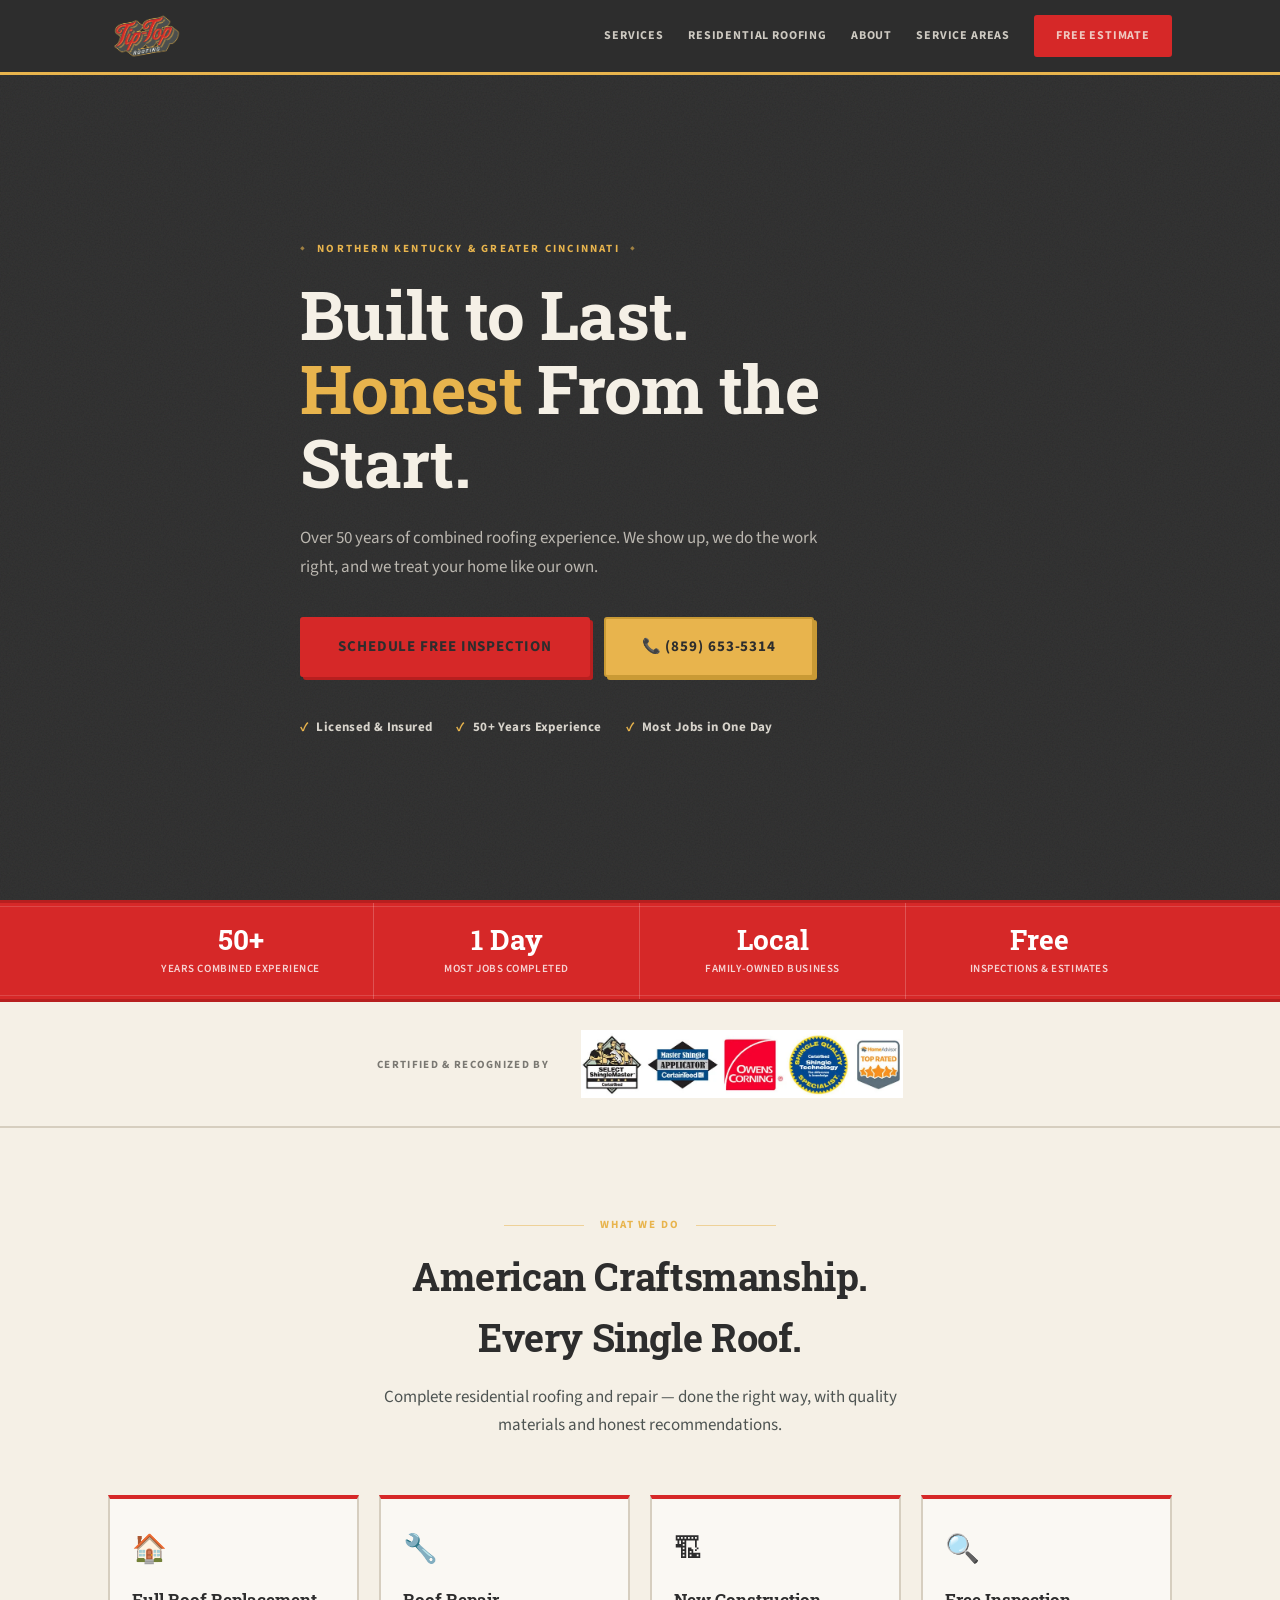
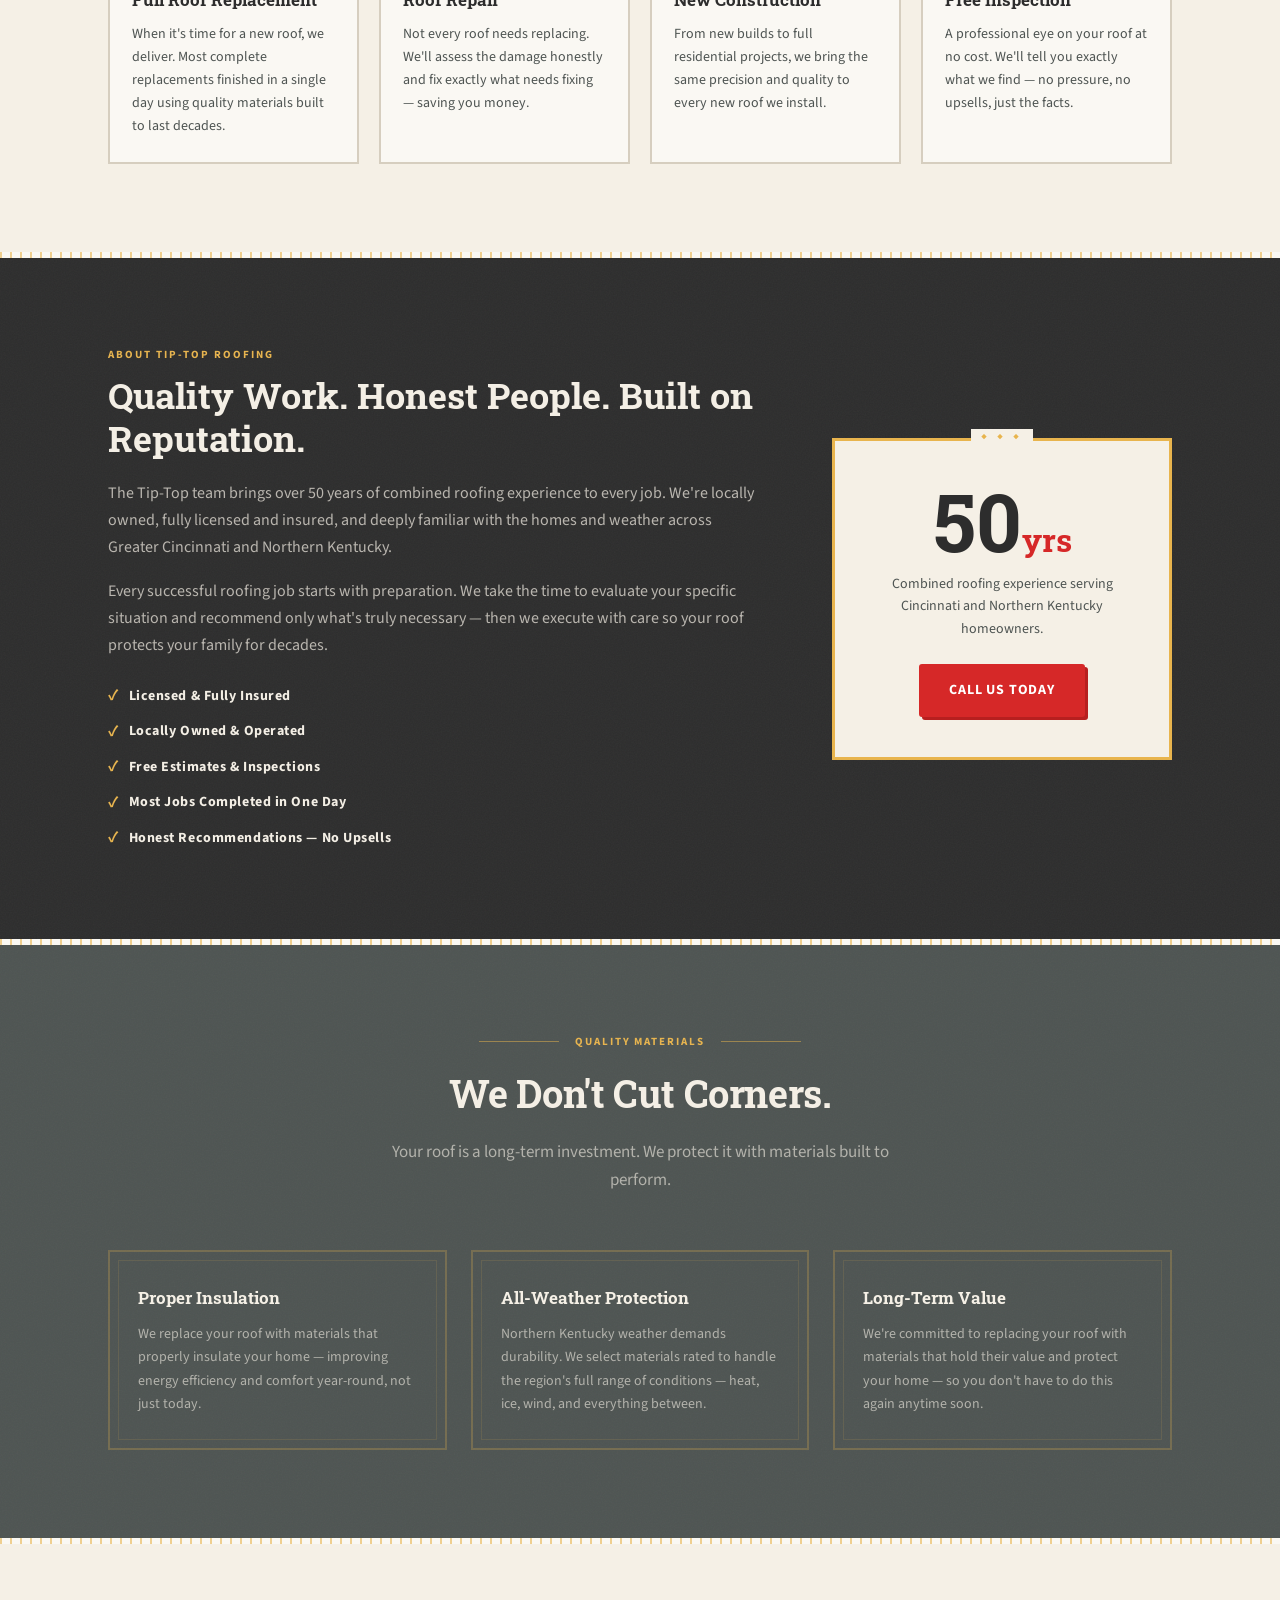
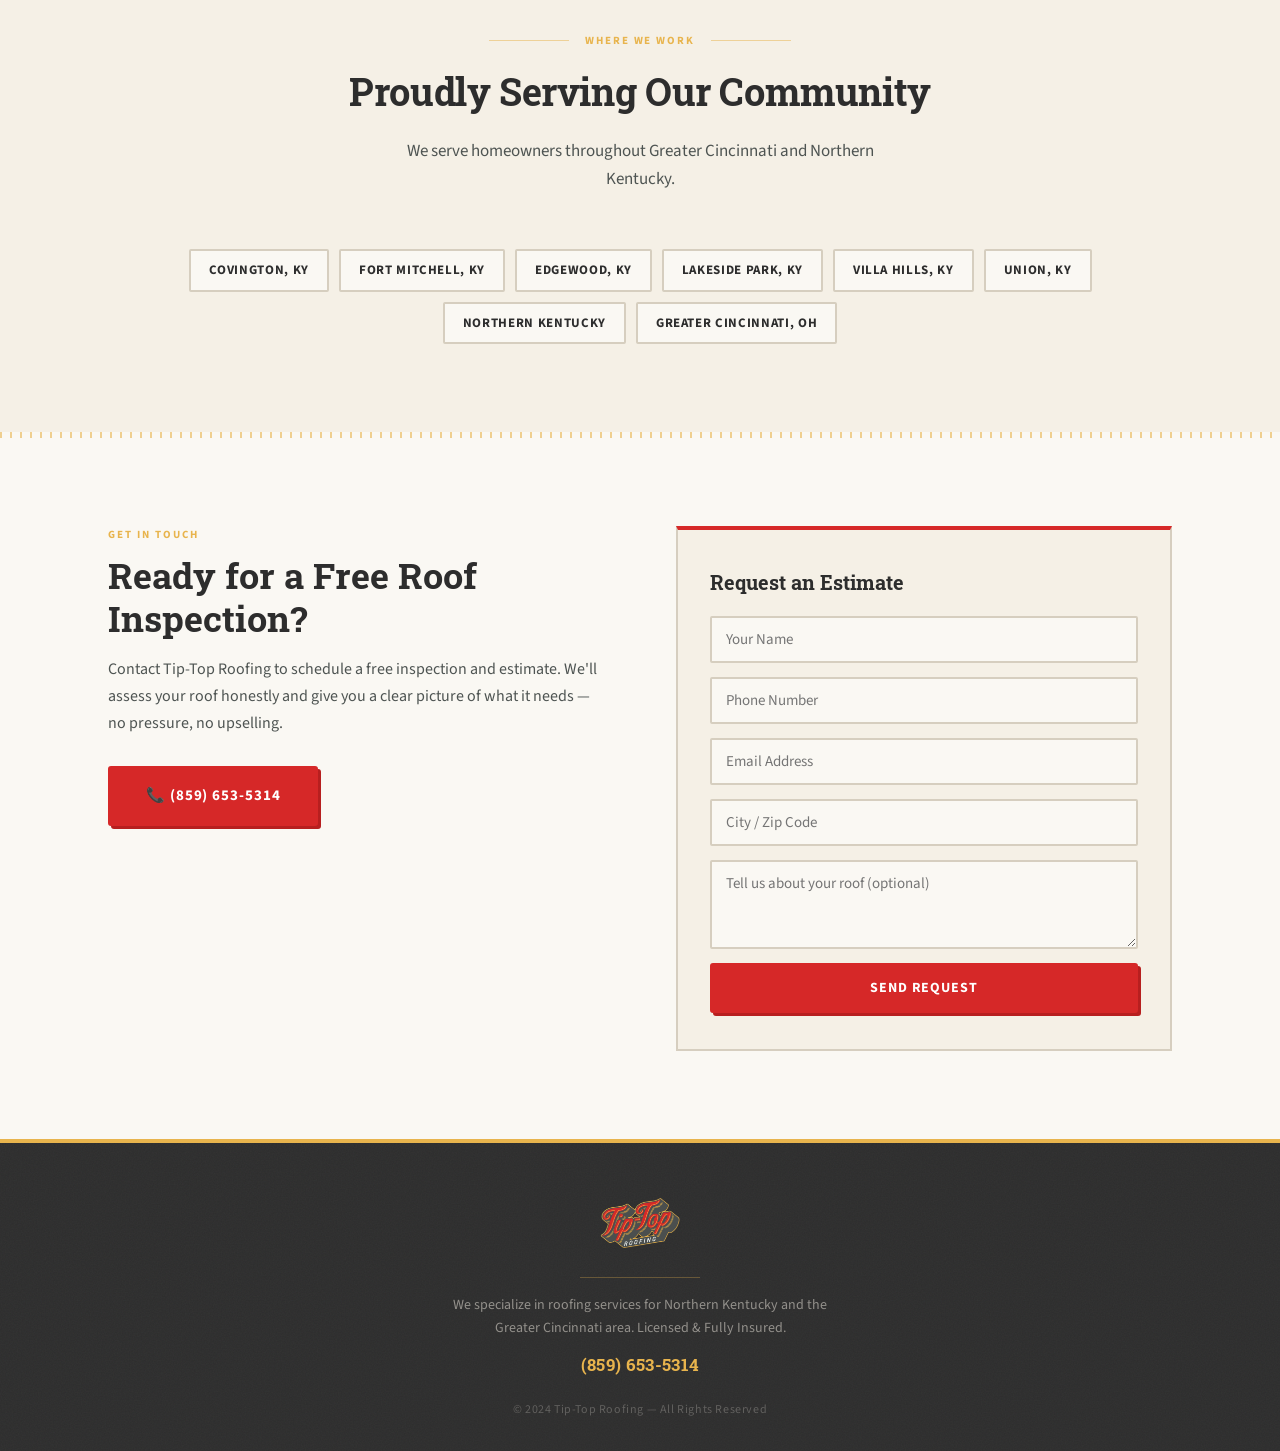
==== commit 9e61afba: "Fix hero phone button readability Swap outline button for solid gold (btn-gold) — much more legible " ====
--- a/index.html
+++ b/index.html
@@ -46,7 +46,7 @@
         <p class="hero-sub">Over 50 years of combined roofing experience. We show up, we do the work right, and we treat your home like our own.</p>
         <div class="hero-actions">
           <a href="#contact" class="btn btn-primary btn-lg">Schedule Free Inspection</a>
-          <a href="tel:8596535314" class="btn btn-outline-light btn-lg">&#128222; (859) 653-5314</a>
+          <a href="tel:8596535314" class="btn btn-gold btn-lg">&#128222; (859) 653-5314</a>
         </div>
         <div class="hero-badges">
           <span class="hero-badge">Licensed &amp; Insured</span>
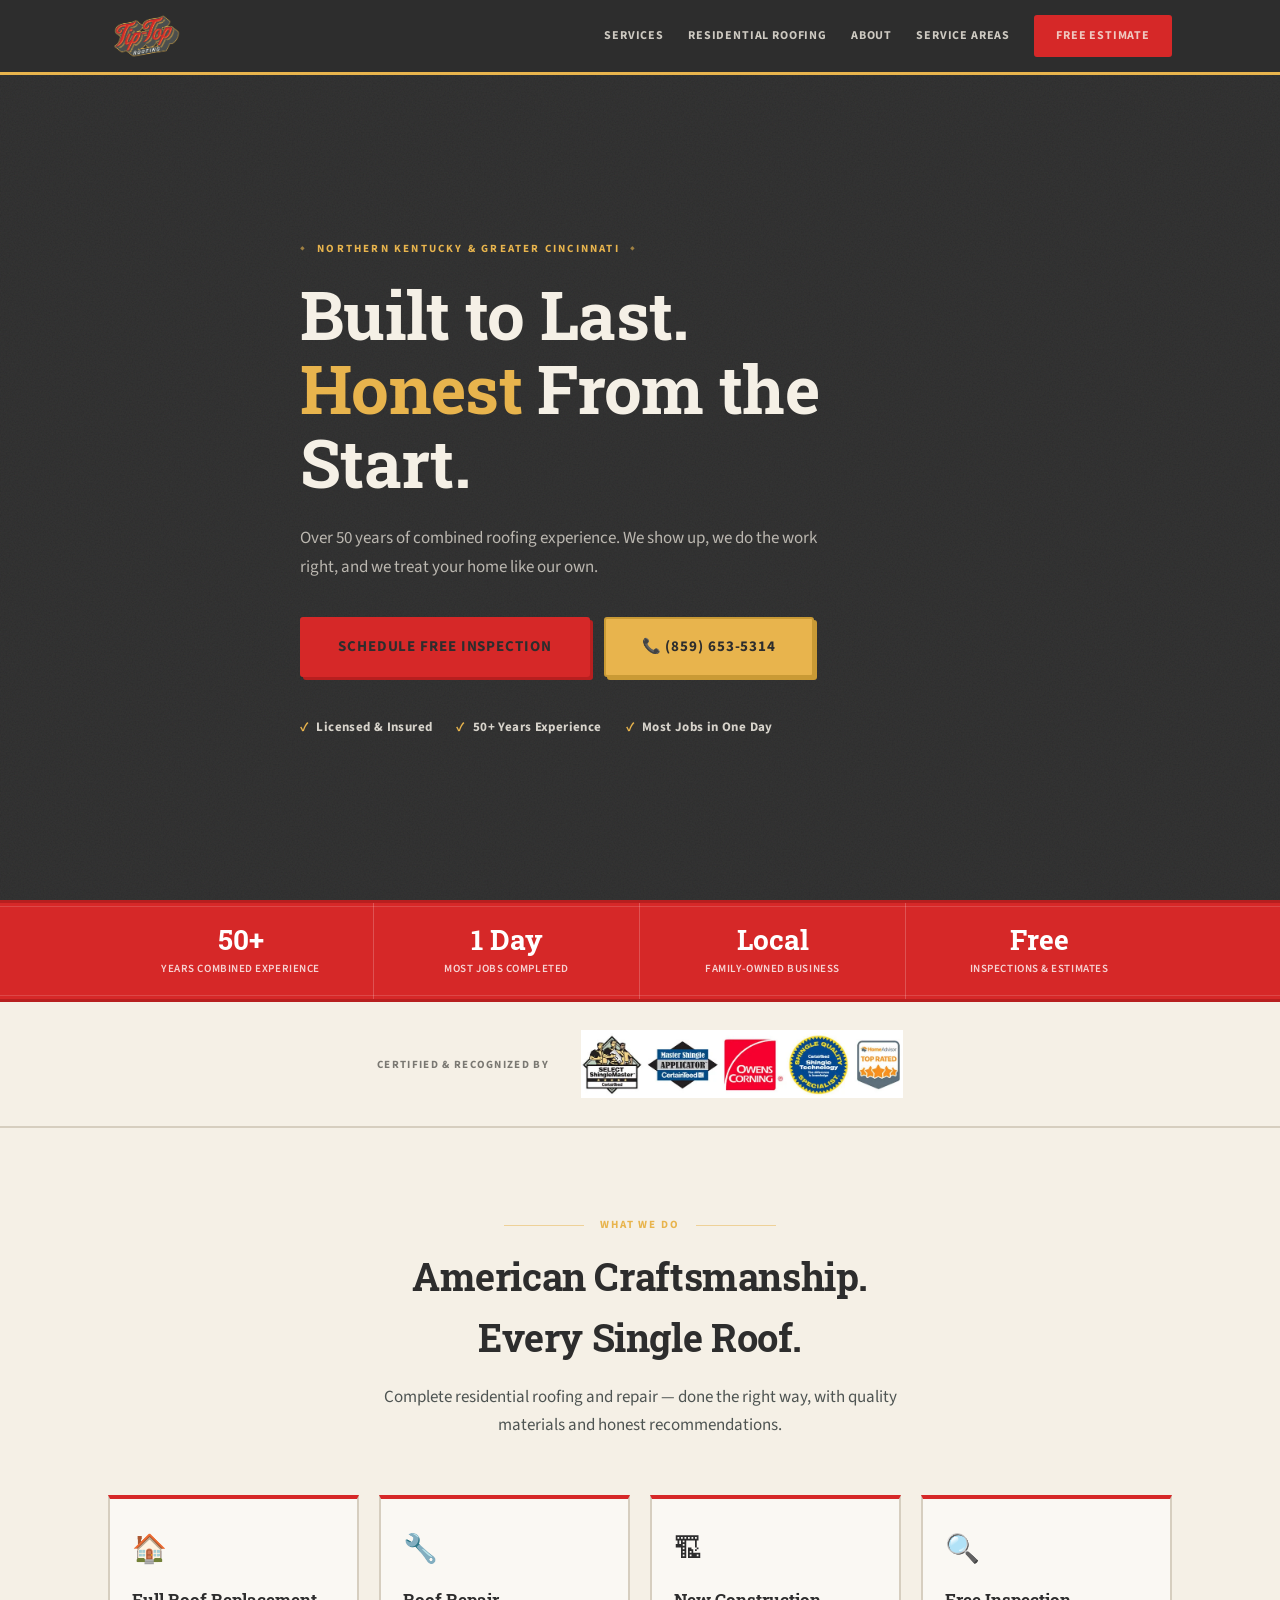
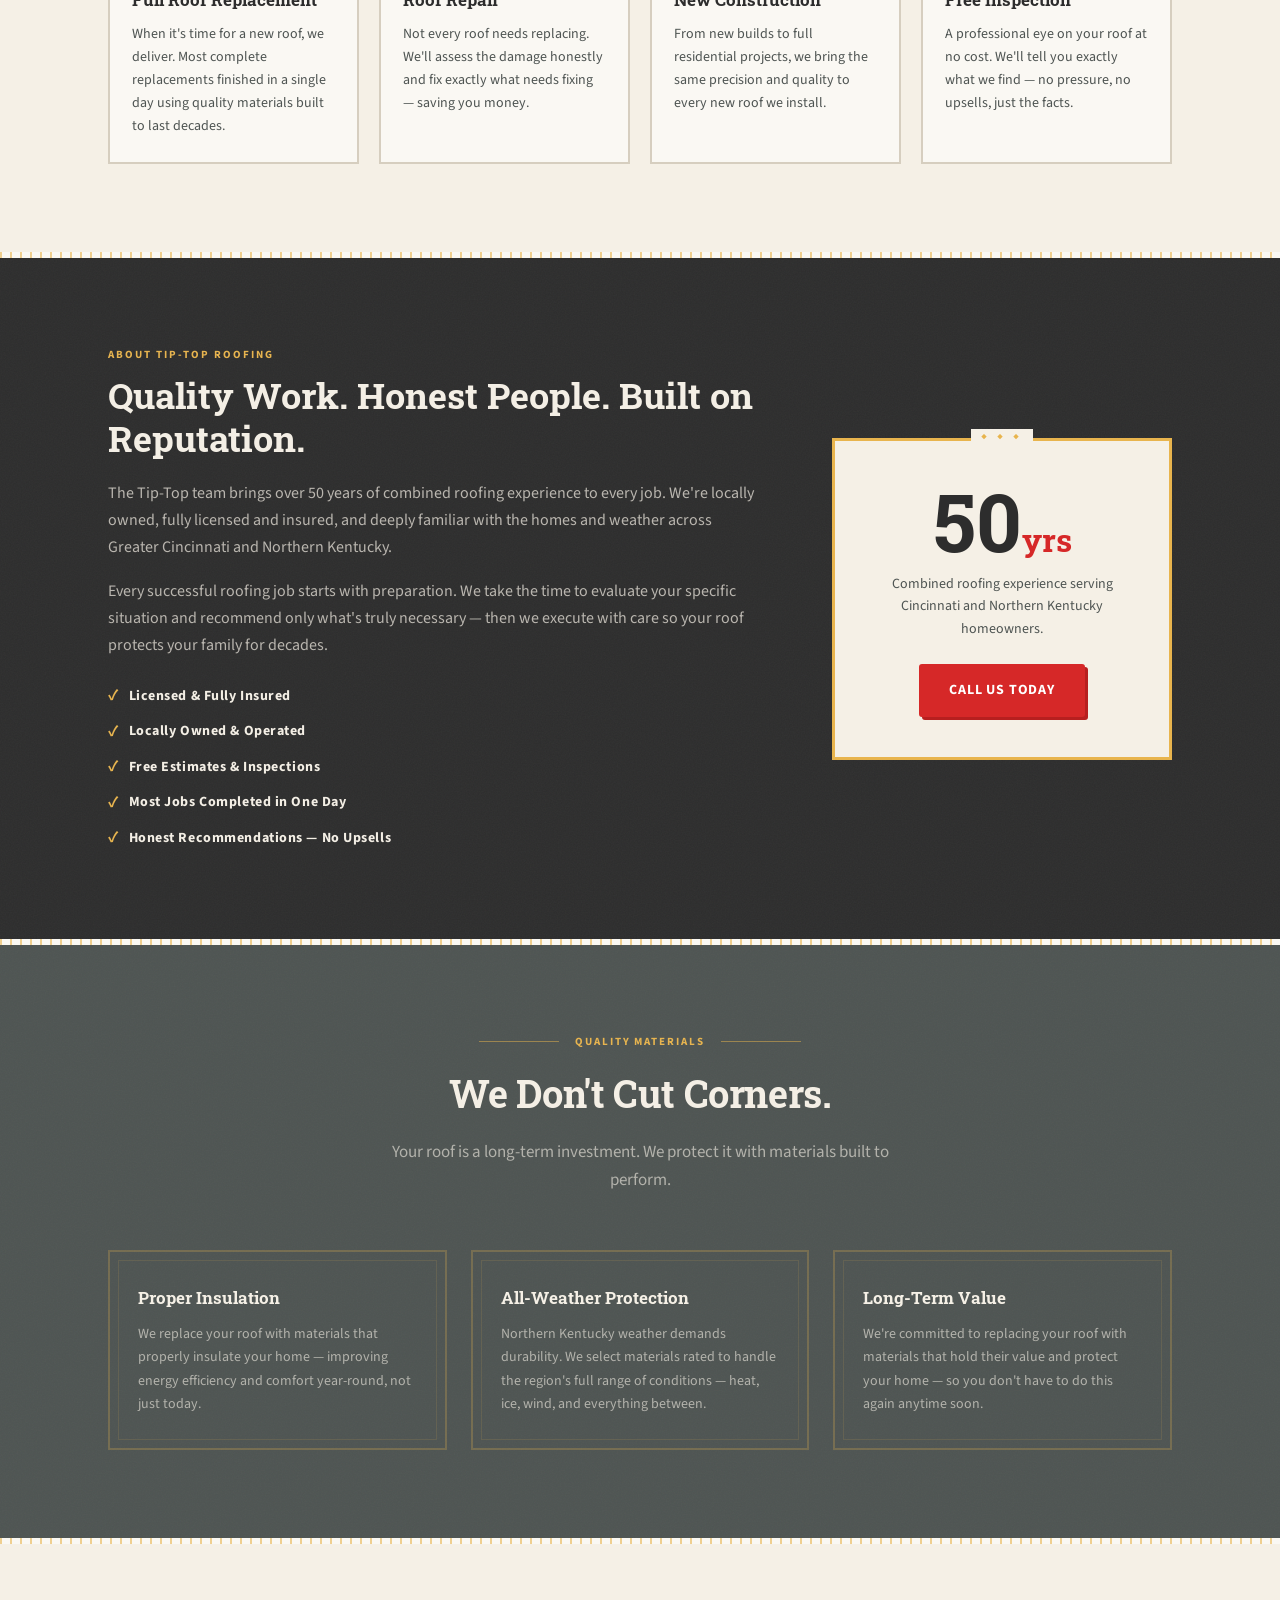
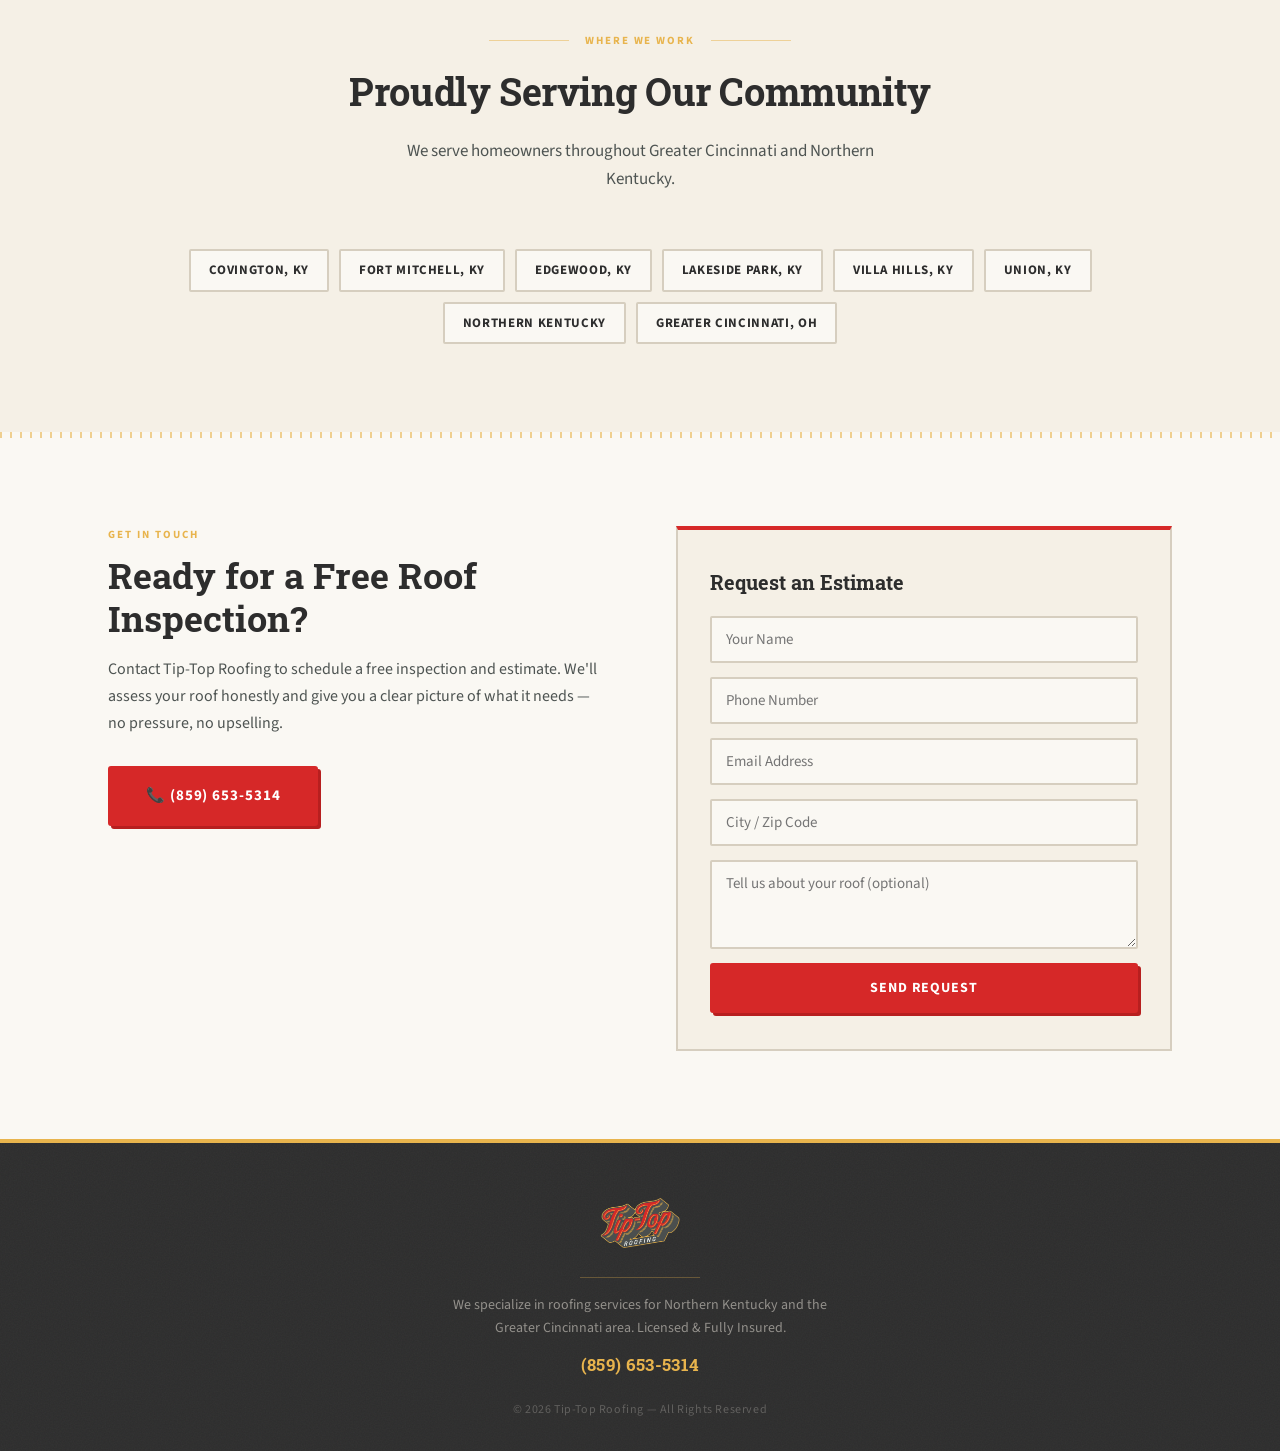
==== commit efeea3cb: "Fix copyright year (2026) and residential phone button Co-Authored-By: Claude Sonnet 4.6 <noreply@an" ====
--- a/index.html
+++ b/index.html
@@ -230,7 +230,7 @@
       <div class="footer-divider"></div>
       <p class="footer-copy">We specialize in roofing services for Northern Kentucky and the Greater Cincinnati area. Licensed &amp; Fully Insured.</p>
       <p class="footer-phone"><a href="tel:8596535314">(859) 653-5314</a></p>
-      <p class="footer-legal">&copy; 2024 Tip-Top Roofing &mdash; All Rights Reserved</p>
+      <p class="footer-legal">&copy; 2026 Tip-Top Roofing &mdash; All Rights Reserved</p>
     </div>
   </footer>
 
